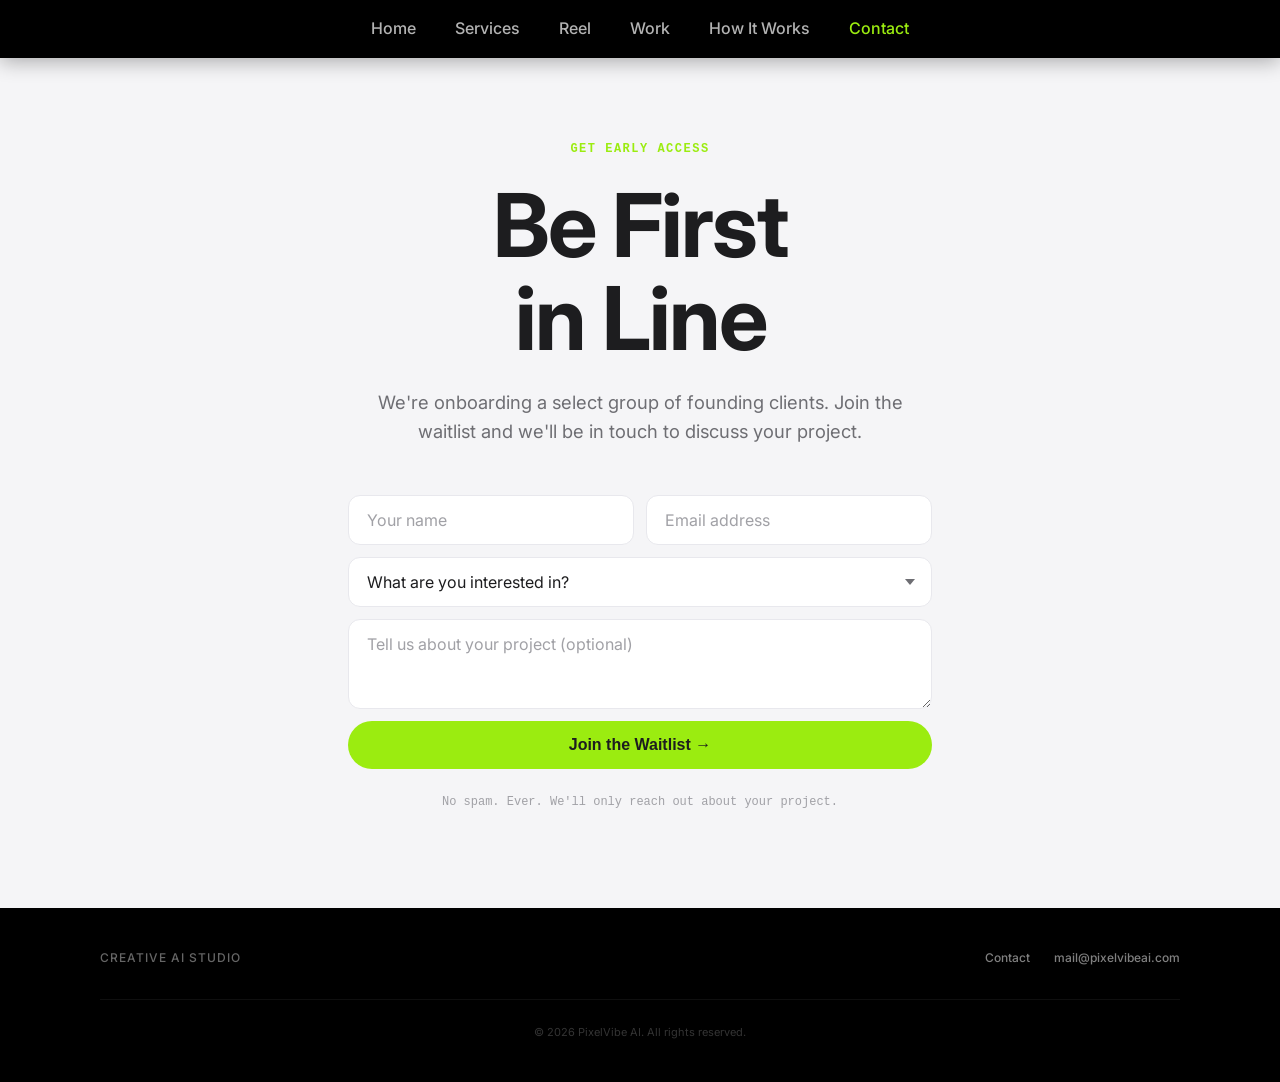
==== contact.html @ 6fecd1ab "major update" ====
<!DOCTYPE html>
<html lang="en">

<head>
    <meta charset="UTF-8" />
    <meta name="viewport" content="width=device-width, initial-scale=1.0" />
    <title>Contact — PixelVibe AI</title>
    <link rel="stylesheet" href="style.css" />
    <link rel="preconnect" href="https://fonts.googleapis.com" />
    <link rel="preconnect" href="https://fonts.gstatic.com" crossorigin />
    <link href="https://fonts.googleapis.com/css2?family=Inter:wght@400;500;600;700&display=swap" rel="stylesheet" />
</head>

<body class="subpage">

    <!-- ─── HEADER ─── -->
    <header class="site-header scrolled">
        <nav>
            <ul class="nav-links">
                <li><a href="index.html">Home</a></li>
                <li><a href="services.html">Services</a></li>
                <li><a href="reel.html">Reel</a></li>
                <li><a href="gallery.html">Work</a></li>
                <li><a href="workflow.html">How It Works</a></li>
                <li><a href="contact.html" class="active">Contact</a></li>
            </ul>
        </nav>
    </header>

    <main>
        <!-- ─── CONTACT ─── -->
        <section id="contact" style="padding-top: 140px; min-height: 80vh; display: flex; align-items: center;">
            <div class="container">
                <div class="contact-inner">
                    <span class="section-eyebrow">Get Early Access</span>
                    <h2 class="section-title">Be First<br>in Line</h2>
                    <p class="section-sub">
                        We're onboarding a select group of founding clients.
                        Join the waitlist and we'll be in touch to discuss your project.
                    </p>

                    <form class="waitlist-form" id="waitlistForm" action="https://formspree.io/f/xgolbykl"
                        method="POST">
                        <input type="text" name="_gotcha" style="display:none" tabindex="-1" autocomplete="off" />
                        <div class="form-row">
                            <input class="form-field" type="text" name="name" placeholder="Your name" required />
                            <input class="form-field" type="email" name="email" placeholder="Email address" required />
                        </div>
                        <select class="form-field form-select" name="service">
                            <option value="" disabled selected>What are you interested in?</option>
                            <option value="images">AI Image &amp; Art Generation</option>
                            <option value="video">AI Video &amp; Animation</option>
                            <option value="branding">Brand Visual Identity</option>
                            <option value="social">Social &amp; Campaign Content</option>
                            <option value="all">All of the above</option>
                        </select>
                        <textarea class="form-field" name="message" rows="3"
                            placeholder="Tell us about your project (optional)"></textarea>
                        <button type="submit" class="btn-primary" id="submitBtn">Join the Waitlist →</button>
                        <p class="form-note">No spam. Ever. We'll only reach out about your project.</p>
                        <p class="form-error" id="formError" style="display:none;"></p>
                    </form>

                    <div class="success-msg" id="successMsg">
                        You're on the list. We'll be in touch very soon.
                    </div>
                </div>
            </div>
        </section>
    </main>

    <!-- ─── FOOTER ─── -->
    <footer id="footer-placeholder"></footer>
    <script src="assets/footer.js"></script>
    <script>
        /* ─── FORM ─── */
        const waitlistForm = document.getElementById('waitlistForm');
        const submitBtn = document.getElementById('submitBtn');
        const successMsg = document.getElementById('successMsg');
        const formError = document.getElementById('formError');
        const EMAIL_RE = /^[^\s@]+@[^\s@]+\.[^\s@]{2,}$/;
        const formLoadTime = Date.now();
        const MIN_HUMAN_MS = 3000;
        let lastSubmitTime = 0;
        const RATE_LIMIT_MS = 60000;

        function showFormError(msg) {
            formError.textContent = msg;
            formError.style.display = 'block';
            submitBtn.disabled = false;
            submitBtn.textContent = 'Join the Waitlist →';
        }

        waitlistForm.addEventListener('submit', async function (e) {
            e.preventDefault();
            formError.style.display = 'none';
            const emailVal = (waitlistForm.email.value || '').trim();
            if (!EMAIL_RE.test(emailVal)) { showFormError('Please enter a valid email address.'); return; }
            if (Date.now() - formLoadTime < MIN_HUMAN_MS) { waitlistForm.style.display = 'none'; successMsg.style.display = 'block'; return; }
            const now = Date.now();
            if (now - lastSubmitTime < RATE_LIMIT_MS) { showFormError('Please wait a moment before submitting again.'); return; }
            submitBtn.disabled = true;
            submitBtn.textContent = 'Sending…';
            try {
                const response = await fetch(waitlistForm.action, {
                    method: 'POST',
                    body: new FormData(waitlistForm),
                    headers: { 'Accept': 'application/json' }
                });
                if (response.ok) {
                    lastSubmitTime = Date.now();
                    waitlistForm.style.display = 'none';
                    successMsg.style.display = 'block';
                } else {
                    const data = await response.json().catch(() => ({}));
                    const msg = data?.errors?.map(err => err.message).join(' ') || 'Something went wrong.';
                    showFormError(msg);
                }
            } catch (_) { showFormError('Network error — please try again.'); }
        });

        /* ─── FADE-IN ON SCROLL ─── */
        const observer = new IntersectionObserver(entries => {
            entries.forEach(entry => {
                if (entry.isIntersecting) {
                    entry.target.classList.add('visible');
                    observer.unobserve(entry.target);
                }
            });
        }, { threshold: 0.1 });

        document.querySelectorAll('.fade-up').forEach((el, i) => {
            observer.observe(el);
        });
    </script>
</body>

</html>
---- style.css ----
/* ─────────────────────────────────────────
   PixelVibe AI — Shared Stylesheet
   style.css
───────────────────────────────────────── */

*,
*::before,
*::after {
  box-sizing: border-box;
  margin: 0;
  padding: 0;
}

:root {
  /* Colors */
  --black: #000000;
  --white: #ffffff;
  --gray-50: #f5f5f7;
  --gray-100: #e8e8ed;
  --gray-300: #a1a1a6;
  --gray-500: #6e6e73;
  --gray-700: #1d1d1f;
  --accent: #9bec10;
  --accent-hover: #88ff00;

  /* Typography */
  --font-sans: 'Inter', -apple-system, BlinkMacSystemFont, 'SF Pro Display', sans-serif;
  --font-mono: 'SF Mono', 'Menlo', 'Monaco', 'Courier New', monospace;

  --fs-sm: 0.75rem;
  --fs-base: 1rem;
  --fs-lg: 1.15rem;
  --fs-xl: clamp(2.5rem, 7vw, 5.5rem);

  /* Spacing & Borders */
  --radius: 18px;
  --radius-sm: 12px;
  --container-max: 1080px;
}

html {
  scroll-behavior: smooth;
}

body {
  font-family: var(--font-sans);
  background: var(--white);
  color: var(--gray-700);
  line-height: 1.6;
  -webkit-font-smoothing: antialiased;
  -moz-osx-font-smoothing: grayscale;
}

body.home {
  overflow: hidden;
  height: 100vh;
  width: 100vw;
  position: fixed;
}

/* ─── TYPOGRAPHY UTILITIES ─── */
.section-eyebrow {
  display: block;
  font-size: var(--fs-sm);
  font-family: var(--font-mono);
  font-weight: 600;
  letter-spacing: 1.5px;
  text-transform: uppercase;
  color: var(--accent);
  margin-bottom: 20px;
}

.section-title {
  font-size: var(--fs-xl);
  font-weight: 700;
  letter-spacing: -2px;
  line-height: 1.05;
  color: var(--gray-700);
  margin-bottom: 24px;
}

.section-sub {
  font-size: var(--fs-lg);
  color: var(--gray-500);
  max-width: 540px;
  font-weight: 4 bodies;
}

/* ─── LAYOUT ─── */
.container {
  max-width: 1080px;
  margin: 0 auto;
}

section {
  padding: 96px 24px;
}

/* ─── BUTTONS ─── */
.btn-primary,
.btn-ghost-white,
.btn-submit {
  padding: 14px 28px;
  border-radius: 980px;
  font-size: var(--fs-base);
  color: var(--gray-700);
  font-weight: 600;
  text-decoration: none;
  display: inline-block;
  transition: all 0.2s;
  cursor: pointer;
  border: 1px solid transparent;
}

.btn-primary,
.btn-submit {
  background: var(--accent);
  color: var(--gray-700);
}

.btn-primary:hover,
.btn-submit:hover {
  background: var(--accent-hover);
  transform: translateY(-2px);
}

.btn-ghost-white {
  background: rgba(255, 255, 255, 0.1);
  color: #fff;
  border-color: rgba(255, 255, 255, 0.2);
  backdrop-filter: blur(8px);
}

.btn-ghost-white:hover {
  background: rgba(255, 255, 255, 0.18);
  border-color: rgba(255, 255, 255, 0.4);
}

/* ─── FADE-UP ANIMATION ─── */
.fade-up {
  opacity: 0;
  transform: translateY(28px);
  transition: opacity 0.7s ease, transform 0.7s ease;
}

.fade-up.visible {
  opacity: 1;
  transform: translateY(0);
}

/* ════════════════════════════════════
   NAV
════════════════════════════════════ */
/* ════════════════════════════════════
    SITE HEADER & NAVIGATION
   ════════════════════════════════════ */
.site-header {
  position: fixed;
  top: 0;
  left: 0;
  right: 0;
  z-index: 200;
  padding: 0;
  /* Remove padding to allow nav background to touch edges */
  display: flex;
  flex-direction: column;
  align-items: center;
  gap: 0;
  pointer-events: none;
}

.site-header nav,
.site-header .logo-wrap {
  pointer-events: auto;
  /* Re-enable clicks for items */
}

nav {

  display: flex;
  align-items: center;
  justify-content: center;
  width: 100%;
  padding: 24px 60px;
  position: relative;
  transition: all 0.3s ease;
}

.site-header.scrolled nav {
  background: var(--gray-700);
  padding: 16px 60px;
  box-shadow: 0 4px 20px rgba(0, 0, 0, 0.2);
}

.logo-wrap {
  width: 100%;
  display: flex;
  justify-content: center;

  padding: 10px 20px 0;
  /* Match navigation horizontal padding */
  transition: opacity 0.4s ease, transform 0.4s ease;
  will-change: opacity, transform;
}

.nav-logo {
  display: flex;
  align-items: center;
  justify-content: center;
  text-decoration: none;
  text-align: center;
}

.nav-logo-text {
  display: flex;
  margin-top: 10px;
  flex-direction: column;
  align-items: flex-start;
  /* Align name and sub-text to the left */
  line-height: 0.9;
}

.nav-logo-name {
  font-size: 7rem;
  /* 2x increase */
  font-weight: 700;
  color: var(--white);
  /* White for visibility on video */
  letter-spacing: -3px;
  text-transform: uppercase;
}

.nav-logo-sub {
  font-size: 2.9rem;
  font-family: var(--font-mono);
  font-weight: 500;
  color: var(--accent);
  letter-spacing: 4px;
  text-transform: uppercase;
  margin-top: 10px;
  margin-left: 5px;
}

.nav-links {
  display: flex;
  align-items: center;
  font-weight: 400;
  gap: 39px;
  list-style: none;
}

.nav-links a {
  text-decoration: none;
  color: rgba(255, 255, 255, 0.7);
  font-size: var(--fs-base);
  font-weight: 500;
  transition: color 0.2s;
}

.nav-links a:hover,
.nav-links a.active {
  color: var(--accent);
  opacity: 1;
}

/* ─── SUBPAGE HEADER ─── */
body.subpage .site-header nav {
  background: var(--black);
  /* Solid black as requested */
  padding: 16px 60px;
  box-shadow: 0 4px 20px rgba(0, 0, 0, 0.3);
}

body.subpage .logo-wrap {
  opacity: 1 !important;
  transform: scale(1) !important;
  pointer-events: auto !important;
}

.nav-cta {
  position: absolute;
  right: 60px;
  /* Match horizontal padding for edge alignment */


  background: var(--accent);
  color: var(--black);
  padding: 6px 22px;
  border-radius: 980px;
  font-weight: 600;
  font-size: var(--fs-sm);
  text-decoration: none;
  transition: all 0.2s;
  flex-shrink: 0;
  pointer-events: auto;
}

.nav-cta:hover {
  background: var(--accent-hover);
  transform: translateY(-1px);
}

@media (max-width: 900px) {
  .nav-logo-name {
    font-size: 4rem;
  }
}

@media (max-width: 680px) {
  .nav-links {
    display: none;
  }
}

/* ════════════════════════════════════
   MARQUEE STRIP
════════════════════════════════════ */
.marquee-wrap {
  overflow: hidden;
  background: var(--gray-50);
  border-top: 1px solid var(--gray-100);
  border-bottom: 1px solid var(--gray-100);
  padding: 10px 0;
}

.home .marquee-wrap {
  position: fixed;
  bottom: 0;
  left: 0;
  right: 0;
  z-index: 100;
  background: rgba(0, 0, 0, 0.4);
  backdrop-filter: blur(12px);
  -webkit-backdrop-filter: blur(12px);
  border-bottom: none;
  border-top: 1px solid rgba(255, 255, 255, 0.1);
  padding: 12px 0;
}

.home .marquee-item {
  color: rgba(255, 255, 255, 0.8);
}

.marquee-track {
  display: flex;
  gap: 56px;
  animation: marquee 24s linear infinite;
  width: max-content;
}

@keyframes marquee {
  from {
    transform: translateX(0);
  }

  to {
    transform: translateX(-50%);
  }
}

.marquee-item {
  font-size: var(--fs-sm);
  font-family: var(--font-mono);
  font-weight: 500;
  color: var(--gray-500);
  white-space: nowrap;
  text-transform: uppercase;
  letter-spacing: 1.5px;
}

/* ════════════════════════════════════
   HERO (index.html)
════════════════════════════════════ */
#hero {
  position: relative;
  height: 100vh;
  width: 100%;
  overflow: hidden;
  background: var(--black);
  display: flex;
  flex-direction: column;
  align-items: center;
  justify-content: flex-end;
  /* Move content to the bottom */
  text-align: center;
  padding: 0 24px 15vh;
  /* Large bottom padding to leave room below */
}

/* Ensure the center of the screen stays clear */
.hero-content {
  position: relative;
  z-index: 2;
  max-width: 820px;
  margin: 0 auto;
  padding-top: 10vh;
  /* Optional spacing */
}

.hero-carousel {
  position: absolute;
  inset: 0;
  z-index: 0;
}

.hero-carousel .hc-slide {
  position: absolute;
  inset: 0;
  opacity: 0;
  transition: opacity 1.2s ease;
}

.hero-carousel .hc-slide.active {
  opacity: 1;
}

.hero-carousel video {
  width: 100%;
  height: 100%;
  object-fit: cover;
  display: block;
}

.hero-overlay {
  position: absolute;
  inset: 0;
  background: linear-gradient(to bottom,
      rgba(0, 0, 0, 0.15) 0%,
      rgba(0, 0, 0, 0.05) 40%,
      rgba(0, 0, 0, 0.70) 100%);
  z-index: 1;
}

.hero-content {
  position: relative;
  z-index: 2;
  max-width: 820px;
  margin: 0 auto;
}

.hero-eyebrow {
  display: inline-flex;
  align-items: center;
  gap: 8px;
  font-size: var(--fs-sm);
  font-family: var(--font-mono);
  font-weight: 500;
  color: rgba(255, 255, 255, 0.7);
  letter-spacing: 1.5px;
  text-transform: uppercase;
  margin-bottom: 24px;
}

.hero-eyebrow .dot {
  width: 6px;
  height: 6px;
  border-radius: 50%;
  background: var(--accent);
  display: block;
  animation: blink 2s ease infinite;
}

@keyframes blink {

  0%,
  100% {
    opacity: 1;
  }

  50% {
    opacity: 0.3;
  }
}

#hero h1 {
  font-size: var(--fs-xl);
  font-weight: 700;
  letter-spacing: -2.5px;
  line-height: 1.05;
  color: var(--white);
  margin-bottom: 24px;
}

#hero h1 .accent {
  color: var(--accent);
}

.hero-sub {
  font-size: var(--fs-lg);
  color: rgba(255, 255, 255, 0.65);
  max-width: 500px;
  margin: 0 auto 40px;
  font-weight: 400;
  line-height: 1.7;
}

.hero-actions {
  display: flex;
  gap: 14px;
  flex-wrap: wrap;
  justify-content: center;
}

/* Hero carousel dots */
.hero-dots {
  position: absolute;
  bottom: 28px;
  left: 50%;
  transform: translateX(-50%);
  display: flex;
  gap: 8px;
  z-index: 3;
}

.hero-dot {
  width: 6px;
  height: 6px;
  border-radius: 50%;
  background: rgba(255, 255, 255, 0.35);
  cursor: pointer;
  transition: background 0.3s, transform 0.3s;
}

.hero-dot.active {
  background: #fff;
  transform: scale(1.4);
}

/* ════════════════════════════════════
   SERVICES (index.html)
════════════════════════════════════ */
#services {
  background: var(--gray-50);
}

.services-header {
  margin-bottom: 56px;
}

.services-grid {
  display: grid;
  grid-template-columns: repeat(2, 1fr);
  gap: 2px;
}

@media (max-width: 640px) {
  .services-grid {
    grid-template-columns: 1fr;
  }
}

.service-card {
  background: var(--white);
  padding: 40px 36px;
  transition: background 0.2s;
}

.service-card:hover {
  background: #fcfcfd;
}

.service-num {
  font-size: var(--fs-sm);
  font-family: var(--font-mono);
  font-weight: 600;
  letter-spacing: 1.5px;
  color: var(--gray-300);
  text-transform: uppercase;
  margin-bottom: 20px;
  display: block;
}

.service-card h3 {
  font-size: var(--fs-lg);
  font-weight: 600;
  letter-spacing: -0.5px;
  margin-bottom: 12px;
  color: var(--gray-700);
}

.service-card p {
  font-size: var(--fs-base);
  color: var(--gray-500);
  line-height: 1.6;
}

.service-tools {
  display: flex;
  flex-wrap: wrap;
  gap: 8px;
  margin-top: 24px;
}

.service-tool-tag {
  font-size: var(--fs-sm);
  font-family: var(--font-mono);
  font-weight: 500;
  color: var(--gray-500);
  background: var(--gray-50);
  border: 1px solid var(--gray-100);
  border-radius: 980px;
  padding: 4px 12px;
}

/* ════════════════════════════════════
   VIDEO REEL CAROUSEL (index.html)
════════════════════════════════════ */
#reel {
  background: var(--black);
  padding: 96px 0;
  overflow: hidden;
}

.reel-header {
  text-align: center;
  padding: 0 24px;
  margin-bottom: 56px;
}

.reel-header .section-title {
  color: var(--white);
}

.reel-header .section-sub {
  color: rgba(255, 255, 255, 0.5);
  margin: 0 auto;
}

.reel-carousel {
  position: relative;
  width: 100%;
  aspect-ratio: 16 / 9;
  max-height: 80vh;
  background: #111;
}

.reel-slide {
  position: absolute;
  inset: 0;
  opacity: 0;
  transition: opacity 1s ease;
}

.reel-slide.active {
  opacity: 1;
}

.reel-slide video {
  width: 100%;
  height: 100%;
  object-fit: cover;
}

.reel-controls {
  display: flex;
  align-items: center;
  justify-content: center;
  gap: 24px;
  margin-top: 28px;
  padding: 0 24px;
}

.reel-btn {
  width: 44px;
  height: 44px;
  border-radius: 50%;
  background: rgba(255, 255, 255, 0.08);
  border: 1px solid rgba(255, 255, 255, 0.12);
  color: #fff;
  font-size: 1.1rem;
  cursor: pointer;
  display: flex;
  align-items: center;
  justify-content: center;
  transition: background 0.2s;
}

.reel-btn:hover {
  background: rgba(255, 255, 255, 0.16);
}

.reel-dots {
  display: flex;
  gap: 8px;
}

.reel-dot {
  width: 20px;
  height: 3px;
  border-radius: 2px;
  background: rgba(255, 255, 255, 0.25);
  cursor: pointer;
  transition: background 0.3s, width 0.3s;
}

.reel-dot.active {
  background: #fff;
  width: 36px;
}

.reel-counter {
  font-size: 0.78rem;
  color: rgba(255, 255, 255, 0.4);
  font-weight: 500;
  min-width: 40px;
  text-align: center;
}

/* ════════════════════════════════════
   GALLERY (index.html)
════════════════════════════════════ */
#gallery {
  background: var(--white);
  padding: 96px 24px;
}

.gallery-header {
  margin-bottom: 48px;
}

.gallery-grid {
  display: grid;
  grid-template-columns: repeat(3, 1fr);
  gap: 3px;
}

@media (max-width: 768px) {
  .gallery-grid {
    grid-template-columns: repeat(2, 1fr);
  }
}

@media (max-width: 480px) {
  .gallery-grid {
    grid-template-columns: 1fr;
  }
}

.gallery-item {
  position: relative;
  aspect-ratio: 9 / 16;
  overflow: hidden;
  cursor: pointer;
  background: var(--gray-50);
}

.gallery-item img {
  width: 100%;
  height: 100%;
  object-fit: cover;
  display: block;
  transition: transform 0.6s cubic-bezier(0.25, 0.46, 0.45, 0.94);
}

.gallery-item:hover img {
  transform: scale(1.05);
}

.gallery-item-overlay {
  position: absolute;
  inset: 0;
  background: linear-gradient(to top, rgba(0, 0, 0, 0.55) 0%, transparent 50%);
  opacity: 0;
  transition: opacity 0.3s;
  display: flex;
  align-items: flex-end;
  padding: 20px;
}

.gallery-item:hover .gallery-item-overlay {
  opacity: 1;
}

.gallery-item-label {
  color: #fff;
  font-size: var(--fs-sm);
  font-family: var(--font-mono);
  font-weight: 500;
  letter-spacing: 0.5px;
  text-transform: uppercase;
}

/* ════════════════════════════════════
   LIGHTBOX (index.html)
════════════════════════════════════ */
.lightbox {
  display: none;
  position: fixed;
  inset: 0;
  background: rgba(0, 0, 0, 0.92);
  z-index: 999;
  align-items: center;
  justify-content: center;
}

.lightbox.open {
  display: flex;
}

.lightbox img {
  max-width: 90vw;
  max-height: 92vh;
  object-fit: contain;
  border-radius: 8px;
}

.lightbox-close {
  position: absolute;
  top: 24px;
  right: 28px;
  color: rgba(255, 255, 255, 0.6);
  font-size: 1.8rem;
  cursor: pointer;
  background: none;
  border: none;
  transition: color 0.2s;
  line-height: 1;
}

.lightbox-close:hover {
  color: #fff;
}

/* ════════════════════════════════════
   CONTACT / WAITLIST (index.html)
════════════════════════════════════ */
#contact {
  background: var(--gray-50);
  padding: 96px 24px;
}

.contact-inner {
  max-width: 600px;
  margin: 0 auto;
  text-align: center;
}

.contact-inner .section-sub {
  margin: 0 auto 48px;
}

.waitlist-form {
  display: flex;
  flex-direction: column;
  gap: 12px;
  text-align: left;
}

.form-row {
  display: flex;
  gap: 12px;
}

@media (max-width: 520px) {
  .form-row {
    flex-direction: column;
  }
}

.form-field {
  flex: 1;
  background: var(--white);
  border: 1px solid var(--gray-100);
  border-radius: var(--radius-sm);
  padding: 14px 18px;
  color: var(--gray-700);
  font-size: var(--fs-base);
  font-family: inherit;
  outline: none;
  transition: all 0.2s;
  width: 100%;
}

.form-field::placeholder {
  color: var(--gray-300);
}

.form-field:focus {
  border-color: var(--accent);
  box-shadow: 0 0 0 3px rgba(137, 217, 0, 0.1);
}

.form-select {
  appearance: none;
  background-image: url("data:image/svg+xml,%3Csvg xmlns='http://www.w3.org/2000/svg' width='10' height='6'%3E%3Cpath fill='%236e6e73' d='M5 6L0 0h10z'/%3E%3C/svg%3E");
  background-repeat: no-repeat;
  background-position: right 16px center;
  background-color: var(--white);
  cursor: pointer;
}

.btn-submit {
  background: var(--accent);
  color: #fff;
  border: none;
  padding: 16px;
  border-radius: 980px;
  font-size: 0.95rem;
  font-weight: 500;
  font-family: inherit;
  cursor: pointer;
  transition: background 0.2s, transform 0.2s;
}

.btn-submit:hover {
  background: var(--accent-hover);
  transform: scale(1.01);
}

.form-note {
  text-align: center;
  font-size: var(--fs-sm);
  font-family: var(--font-mono);
  color: var(--gray-300);
  margin-top: 12px;
}

.form-error {
  text-align: center;
  font-size: var(--fs-sm);
  color: #c0392b;
  background: rgba(192, 57, 43, 0.06);
  border: 1px solid rgba(192, 57, 43, 0.15);
  border-radius: var(--radius-sm);
  padding: 10px 16px;
  margin-top: 12px;
}

.success-msg {
  display: none;
  background: var(--white);
  border: 1px solid var(--gray-100);
  border-radius: var(--radius);
  padding: 28px;
  text-align: center;
  color: var(--gray-700);
  font-size: 1rem;
  font-weight: 500;
}

/* ════════════════════════════════════
   FOOTER (shared)
════════════════════════════════════ */
footer {
  background: var(--black);
  padding: 40px 24px;
}

.footer-top {
  display: flex;
  justify-content: space-between;
  align-items: center;
  gap: 32px;
  flex-wrap: wrap;
  max-width: var(--container-max);
  margin: 0 auto;
}

.footer-brand {
  max-width: 300px;
}

.footer-brand p {
  font-size: var(--fs-sm);
  color: rgba(255, 255, 255, 0.4);
  margin-top: 0;
  font-weight: 500;
  letter-spacing: 1px;
  text-transform: uppercase;
}

.footer-logo-img {
  height: 32px;
  width: auto;
  filter: brightness(0) invert(1);
  opacity: 0.8;
}

.footer-links {
  display: flex;
  flex-direction: row;
  gap: 24px;
  align-items: center;
}

.footer-links a {
  color: rgba(255, 255, 255, 0.5);
  text-decoration: none;
  font-size: var(--fs-sm);
  font-weight: 500;
  transition: color 0.2s;
}

.footer-links a:hover {
  color: var(--accent);
}

.footer-bottom {
  max-width: var(--container-max);
  margin: 32px auto 0;
  border-top: 1px solid rgba(255, 255, 255, 0.06);
  padding-top: 24px;
  font-size: 11px;
  color: rgba(255, 255, 255, 0.2);
  text-align: center;
}

/* ════════════════════════════════════
   WORKFLOW PAGE — page hero
════════════════════════════════════ */
.page-hero {
  padding: 140px 24px 80px;
  text-align: center;
  background: var(--black);
  position: relative;
  overflow: hidden;
}

.page-hero::before {
  content: '';
  position: absolute;
  inset: 0;
  background: radial-gradient(ellipse 60% 60% at 50% 100%, rgba(0, 113, 227, 0.15) 0%, transparent 70%);
  pointer-events: none;
}

.page-hero-eyebrow {
  display: inline-block;
  font-size: var(--fs-sm);
  font-family: var(--font-mono);
  font-weight: 600;
  letter-spacing: 1.5px;
  text-transform: uppercase;
  color: rgba(255, 255, 255, 0.45);
  margin-bottom: 24px;
}

.page-hero h1 {
  font-size: var(--fs-xl);
  font-weight: 700;
  letter-spacing: -2.5px;
  line-height: 1.05;
  color: var(--white);
  margin-bottom: 24px;
}

.page-hero h1 em {
  color: var(--accent);
  font-style: normal;
}

.page-hero p {
  font-size: var(--fs-lg);
  color: rgba(255, 255, 255, 0.55);
  max-width: 480px;
  margin: 0 auto;
  font-weight: 400;
  line-height: 1.7;
}

/* ════════════════════════════════════
   WORKFLOW PAGE — process steps
════════════════════════════════════ */
#process {
  background: var(--white);
}

.steps-list {
  display: flex;
  flex-direction: column;
  gap: 0;
}

.step {
  display: grid;
  grid-template-columns: 80px 1fr;
  gap: 0 40px;
  padding: 48px 0;
  border-bottom: 1px solid var(--gray-100);
  align-items: start;
}

.step:last-child {
  border-bottom: none;
}

.step-num {
  font-size: 3.5rem;
  font-weight: 700;
  letter-spacing: -3px;
  color: var(--gray-100);
  line-height: 1;
  user-select: none;
  padding-top: 4px;
}

.step-num {
  font-size: 3.5rem;
  font-weight: 700;
  letter-spacing: -3px;
  color: var(--gray-100);
  line-height: 1;
  user-select: none;
}

.step-tag {
  display: inline-block;
  font-size: var(--fs-sm);
  font-family: var(--font-mono);
  font-weight: 600;
  letter-spacing: 1.2px;
  text-transform: uppercase;
  color: var(--accent);
  margin-bottom: 12px;
}

.step h3 {
  font-size: var(--fs-lg);
  font-weight: 600;
  letter-spacing: -0.5px;
  color: var(--gray-700);
  margin-bottom: 14px;
}

.step p {
  font-size: var(--fs-base);
  color: var(--gray-500);
  line-height: 1.6;
  max-width: 580px;
  margin-bottom: 24px;
}

.step-pill {
  font-size: var(--fs-sm);
  font-family: var(--font-mono);
  font-weight: 500;
  color: var(--gray-500);
  background: var(--gray-50);
  border: 1px solid var(--gray-100);
  border-radius: 980px;
  padding: 5px 14px;
}

@media (max-width: 600px) {
  .step {
    grid-template-columns: 48px 1fr;
    gap: 0 20px;
  }

  .step-num {
    font-size: 2.5rem;
  }
}

/* ════════════════════════════════════
   WORKFLOW PAGE — apart section
════════════════════════════════════ */
#apart {
  background: var(--gray-50);
}

.apart-grid {
  display: grid;
  grid-template-columns: repeat(3, 1fr);
  gap: 2px;
}

@media (max-width: 768px) {
  .apart-grid {
    grid-template-columns: 1fr;
  }
}

.apart-card {
  background: var(--white);
  padding: 40px 32px;
}

.apart-icon {
  font-size: 1.6rem;
  margin-bottom: 20px;
  display: block;
}

.apart-card h3 {
  font-size: 1.1rem;
  font-weight: 600;
  letter-spacing: -0.3px;
  margin-bottom: 10px;
}

.apart-card p {
  font-size: 0.88rem;
  color: var(--gray-500);
  line-height: 1.75;
}

/* ════════════════════════════════════
   WORKFLOW PAGE — tools section
════════════════════════════════════ */
#tools {
  background: var(--black);
  padding: 96px 24px;
}

#tools .section-title {
  color: var(--white);
}

#tools .section-sub {
  color: rgba(255, 255, 255, 0.45);
  margin-bottom: 56px;
}

.tools-grid {
  display: grid;
  grid-template-columns: repeat(4, 1fr);
  gap: 2px;
}

@media (max-width: 768px) {
  .tools-grid {
    grid-template-columns: repeat(2, 1fr);
  }
}

@media (max-width: 480px) {
  .tools-grid {
    grid-template-columns: 1fr;
  }
}

.tool-card {
  background: rgba(255, 255, 255, 0.04);
  border: 1px solid rgba(255, 255, 255, 0.06);
  padding: 32px 28px;
  transition: background 0.2s;
}

.tool-card:hover {
  background: rgba(255, 255, 255, 0.07);
}

.tool-category {
  font-size: var(--fs-sm);
  font-family: var(--font-mono);
  font-weight: 600;
  letter-spacing: 1.2px;
  text-transform: uppercase;
  color: rgba(255, 255, 255, 0.3);
  margin-bottom: 14px;
}

.tool-card h4 {
  font-size: var(--fs-base);
  font-weight: 600;
  color: var(--white);
  margin-bottom: 8px;
  letter-spacing: -0.2px;
}

.tool-card p {
  font-size: var(--fs-sm);
  color: rgba(255, 255, 255, 0.4);
  line-height: 1.6;
}

/* ════════════════════════════════════
   WORKFLOW PAGE — timeline / delivery
════════════════════════════════════ */
#delivery {
  background: var(--white);
}

.timeline {
  display: flex;
  flex-direction: column;
  gap: 0;
  max-width: 640px;
}

.timeline-item {
  display: flex;
  gap: 28px;
  padding-bottom: 36px;
  position: relative;
}

.timeline-item:not(:last-child)::before {
  content: '';
  position: absolute;
  left: 15px;
  top: 32px;
  bottom: 0;
  width: 1px;
  background: var(--gray-100);
}

.timeline-dot {
  width: 32px;
  height: 32px;
  border-radius: 50%;
  background: var(--gray-50);
  border: 1px solid var(--gray-100);
  display: flex;
  align-items: center;
  justify-content: center;
  font-size: var(--fs-sm);
  font-family: var(--font-mono);
  font-weight: 700;
  color: var(--gray-500);
  flex-shrink: 0;
  margin-top: 2px;
}

.timeline-content h4 {
  font-size: var(--fs-base);
  font-weight: 600;
  color: var(--gray-700);
  margin-bottom: 4px;
}

.timeline-content p {
  font-size: var(--fs-sm);
  color: var(--gray-500);
  line-height: 1.6;
}

.timeline-content .duration {
  display: inline-block;
  font-size: var(--fs-sm);
  font-family: var(--font-mono);
  font-weight: 600;
  color: var(--accent);
  background: rgba(137, 217, 0, 0.1);
  border-radius: 980px;
  padding: 4px 12px;
  margin-top: 12px;
}

/* ════════════════════════════════════
   WORKFLOW PAGE — CTA band
════════════════════════════════════ */
.cta-band {
  background: var(--gray-50);
  padding: 80px 24px;
  text-align: center;
}

.cta-band h2 {
  font-size: clamp(1.8rem, 4vw, 3rem);
  font-weight: 700;
  letter-spacing: -1.5px;
  color: var(--gray-700);
  margin-bottom: 14px;
}

.cta-band p {
  font-size: 1rem;
  color: var(--gray-500);
  max-width: 440px;
  margin: 0 auto 36px;
  line-height: 1.75;
}

/* ════════════════════════════════════
   RESPONSIVE HELPERS
════════════════════════════════════ */
@media (max-width: 600px) {
  footer {
    padding: 40px 24px 28px;
  }
}
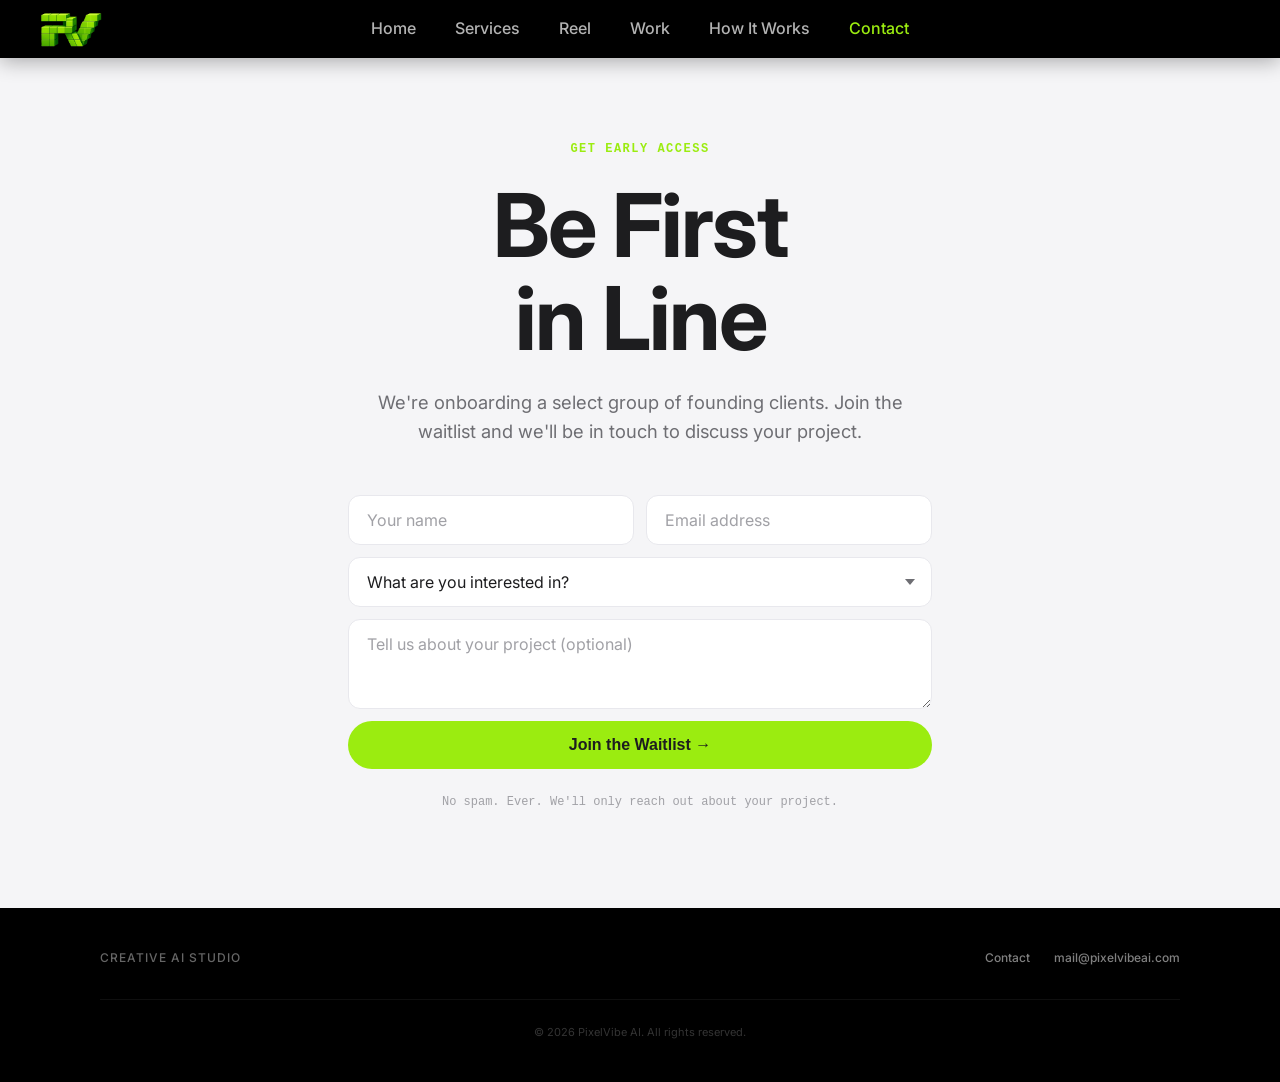
==== commit 7c8f8095: "some css changes" ====
--- a/contact.html
+++ b/contact.html
@@ -8,28 +8,22 @@
     <link rel="stylesheet" href="style.css" />
     <link rel="preconnect" href="https://fonts.googleapis.com" />
     <link rel="preconnect" href="https://fonts.gstatic.com" crossorigin />
-    <link href="https://fonts.googleapis.com/css2?family=Inter:wght@400;500;600;700&display=swap" rel="stylesheet" />
+    <link
+        href="https://fonts.googleapis.com/css2?family=Inter:ital,opsz,wght@0,14..32,100..900;1,14..32,100..900&display=swap"
+        rel="stylesheet" />
+    <link rel="icon" href="assets/logoPixel2.png" type="image/png" />
+    <link rel="stylesheet" href="style.css" />
 </head>
 
 <body class="subpage">
 
-    <!-- ─── HEADER ─── -->
-    <header class="site-header scrolled">
-        <nav>
-            <ul class="nav-links">
-                <li><a href="index.html">Home</a></li>
-                <li><a href="services.html">Services</a></li>
-                <li><a href="reel.html">Reel</a></li>
-                <li><a href="gallery.html">Work</a></li>
-                <li><a href="workflow.html">How It Works</a></li>
-                <li><a href="contact.html" class="active">Contact</a></li>
-            </ul>
-        </nav>
-    </header>
+    <!-- ─── NAVIGATION ─── -->
+    <div id="nav-placeholder"></div>
+    <script src="assets/nav.js"></script>
 
     <main>
         <!-- ─── CONTACT ─── -->
-        <section id="contact" style="padding-top: 140px; min-height: 80vh; display: flex; align-items: center;">
+        <section id="contact" style="padding-top: 140px; min-height: 100vh; display: flex; align-items: center;">
             <div class="container">
                 <div class="contact-inner">
                     <span class="section-eyebrow">Get Early Access</span>
@@ -71,6 +65,7 @@
 
     <!-- ─── FOOTER ─── -->
     <footer id="footer-placeholder"></footer>
+    <script src="assets/main.js"></script>
     <script src="assets/footer.js"></script>
     <script>
         /* ─── FORM ─── */
@@ -118,20 +113,6 @@
                 }
             } catch (_) { showFormError('Network error — please try again.'); }
         });
-
-        /* ─── FADE-IN ON SCROLL ─── */
-        const observer = new IntersectionObserver(entries => {
-            entries.forEach(entry => {
-                if (entry.isIntersecting) {
-                    entry.target.classList.add('visible');
-                    observer.unobserve(entry.target);
-                }
-            });
-        }, { threshold: 0.1 });
-
-        document.querySelectorAll('.fade-up').forEach((el, i) => {
-            observer.observe(el);
-        });
     </script>
 </body>
 
--- a/style.css
+++ b/style.css
@@ -54,6 +54,7 @@
 body.home {
   overflow: hidden;
   height: 100vh;
+  height: 100dvh;
   width: 100vw;
   position: fixed;
 }
@@ -181,7 +182,7 @@
   align-items: center;
   justify-content: center;
   width: 100%;
-  padding: 24px 60px;
+  padding: 16px 60px;
   position: relative;
   transition: all 0.3s ease;
 }
@@ -263,6 +264,22 @@
   opacity: 1;
 }
 
+.nav-sub-logo {
+  position: absolute;
+  left: 40px;
+  top: 50%;
+  transform: translateY(-50%);
+  display: flex;
+  align-items: center;
+  text-decoration: none;
+}
+
+.nav-sub-logo img {
+  height: 50px;
+  /* Adjust based on logo proportions */
+  width: auto;
+}
+
 /* ─── SUBPAGE HEADER ─── */
 body.subpage .site-header nav {
   background: var(--black);
@@ -300,9 +317,18 @@
   transform: translateY(-1px);
 }
 
+body.home .nav-cta {
+  display: none;
+}
+
 @media (max-width: 900px) {
   .nav-logo-name {
-    font-size: 4rem;
+    font-size: 3rem;
+  }
+
+  .nav-logo-sub {
+    font-size: 1.2rem;
+    letter-spacing: 2px;
   }
 }
 
@@ -310,6 +336,92 @@
   .nav-links {
     display: none;
   }
+
+  .nav-cta {
+    display: none;
+    /* Hide Use AI button on small screens to save space, or move into menu */
+  }
+
+  .menu-toggle {
+    display: flex;
+    flex-direction: column;
+    gap: 5px;
+    cursor: pointer;
+    z-index: 300;
+    pointer-events: auto;
+    position: absolute;
+    right: 24px;
+  }
+
+  .menu-toggle span {
+    width: 28px;
+    height: 2px;
+    background: var(--white);
+    transition: all 0.3s ease;
+  }
+
+  /* Transform into X when open */
+  body.menu-open .menu-toggle span:nth-child(1) {
+    transform: translateY(7px) rotate(45deg);
+  }
+
+  body.menu-open .menu-toggle span:nth-child(2) {
+    opacity: 0;
+  }
+
+  body.menu-open .menu-toggle span:nth-child(3) {
+    transform: translateY(-7px) rotate(-45deg);
+  }
+
+  body.subpage.menu-open .menu-toggle span {
+    background: var(--white);
+  }
+}
+
+/* ─── MOBILE OVERLAY ─── */
+.mobile-nav {
+  position: fixed;
+  inset: 0;
+  background: var(--black);
+  z-index: 250;
+  display: flex;
+  flex-direction: column;
+  align-items: center;
+  justify-content: center;
+  padding: 40px;
+  opacity: 0;
+  visibility: hidden;
+  transition: all 0.4s ease;
+}
+
+body.menu-open .mobile-nav {
+  opacity: 1;
+  visibility: visible;
+}
+
+.mobile-nav-links {
+  list-style: none;
+  text-align: center;
+  display: flex;
+  flex-direction: column;
+  gap: 32px;
+}
+
+.mobile-nav-links a {
+  font-size: 2rem;
+  font-weight: 700;
+  color: var(--white);
+  text-decoration: none;
+  letter-spacing: -1px;
+}
+
+.mobile-nav-links a.active {
+  color: var(--accent);
+}
+
+.mobile-nav-cta {
+  margin-top: 48px;
+  width: 100%;
 }
 
 /* ════════════════════════════════════
@@ -374,6 +486,8 @@
 #hero {
   position: relative;
   height: 100vh;
+  height: 100dvh;
+  /* Dynamic viewport height for mobile browsers */
   width: 100%;
   overflow: hidden;
   background: var(--black);
--- a/style.css
+++ b/style.css
@@ -54,6 +54,7 @@
 body.home {
   overflow: hidden;
   height: 100vh;
+  height: 100dvh;
   width: 100vw;
   position: fixed;
 }
@@ -181,7 +182,7 @@
   align-items: center;
   justify-content: center;
   width: 100%;
-  padding: 24px 60px;
+  padding: 16px 60px;
   position: relative;
   transition: all 0.3s ease;
 }
@@ -263,6 +264,22 @@
   opacity: 1;
 }
 
+.nav-sub-logo {
+  position: absolute;
+  left: 40px;
+  top: 50%;
+  transform: translateY(-50%);
+  display: flex;
+  align-items: center;
+  text-decoration: none;
+}
+
+.nav-sub-logo img {
+  height: 50px;
+  /* Adjust based on logo proportions */
+  width: auto;
+}
+
 /* ─── SUBPAGE HEADER ─── */
 body.subpage .site-header nav {
   background: var(--black);
@@ -300,9 +317,18 @@
   transform: translateY(-1px);
 }
 
+body.home .nav-cta {
+  display: none;
+}
+
 @media (max-width: 900px) {
   .nav-logo-name {
-    font-size: 4rem;
+    font-size: 3rem;
+  }
+
+  .nav-logo-sub {
+    font-size: 1.2rem;
+    letter-spacing: 2px;
   }
 }
 
@@ -310,6 +336,92 @@
   .nav-links {
     display: none;
   }
+
+  .nav-cta {
+    display: none;
+    /* Hide Use AI button on small screens to save space, or move into menu */
+  }
+
+  .menu-toggle {
+    display: flex;
+    flex-direction: column;
+    gap: 5px;
+    cursor: pointer;
+    z-index: 300;
+    pointer-events: auto;
+    position: absolute;
+    right: 24px;
+  }
+
+  .menu-toggle span {
+    width: 28px;
+    height: 2px;
+    background: var(--white);
+    transition: all 0.3s ease;
+  }
+
+  /* Transform into X when open */
+  body.menu-open .menu-toggle span:nth-child(1) {
+    transform: translateY(7px) rotate(45deg);
+  }
+
+  body.menu-open .menu-toggle span:nth-child(2) {
+    opacity: 0;
+  }
+
+  body.menu-open .menu-toggle span:nth-child(3) {
+    transform: translateY(-7px) rotate(-45deg);
+  }
+
+  body.subpage.menu-open .menu-toggle span {
+    background: var(--white);
+  }
+}
+
+/* ─── MOBILE OVERLAY ─── */
+.mobile-nav {
+  position: fixed;
+  inset: 0;
+  background: var(--black);
+  z-index: 250;
+  display: flex;
+  flex-direction: column;
+  align-items: center;
+  justify-content: center;
+  padding: 40px;
+  opacity: 0;
+  visibility: hidden;
+  transition: all 0.4s ease;
+}
+
+body.menu-open .mobile-nav {
+  opacity: 1;
+  visibility: visible;
+}
+
+.mobile-nav-links {
+  list-style: none;
+  text-align: center;
+  display: flex;
+  flex-direction: column;
+  gap: 32px;
+}
+
+.mobile-nav-links a {
+  font-size: 2rem;
+  font-weight: 700;
+  color: var(--white);
+  text-decoration: none;
+  letter-spacing: -1px;
+}
+
+.mobile-nav-links a.active {
+  color: var(--accent);
+}
+
+.mobile-nav-cta {
+  margin-top: 48px;
+  width: 100%;
 }
 
 /* ════════════════════════════════════
@@ -374,6 +486,8 @@
 #hero {
   position: relative;
   height: 100vh;
+  height: 100dvh;
+  /* Dynamic viewport height for mobile browsers */
   width: 100%;
   overflow: hidden;
   background: var(--black);
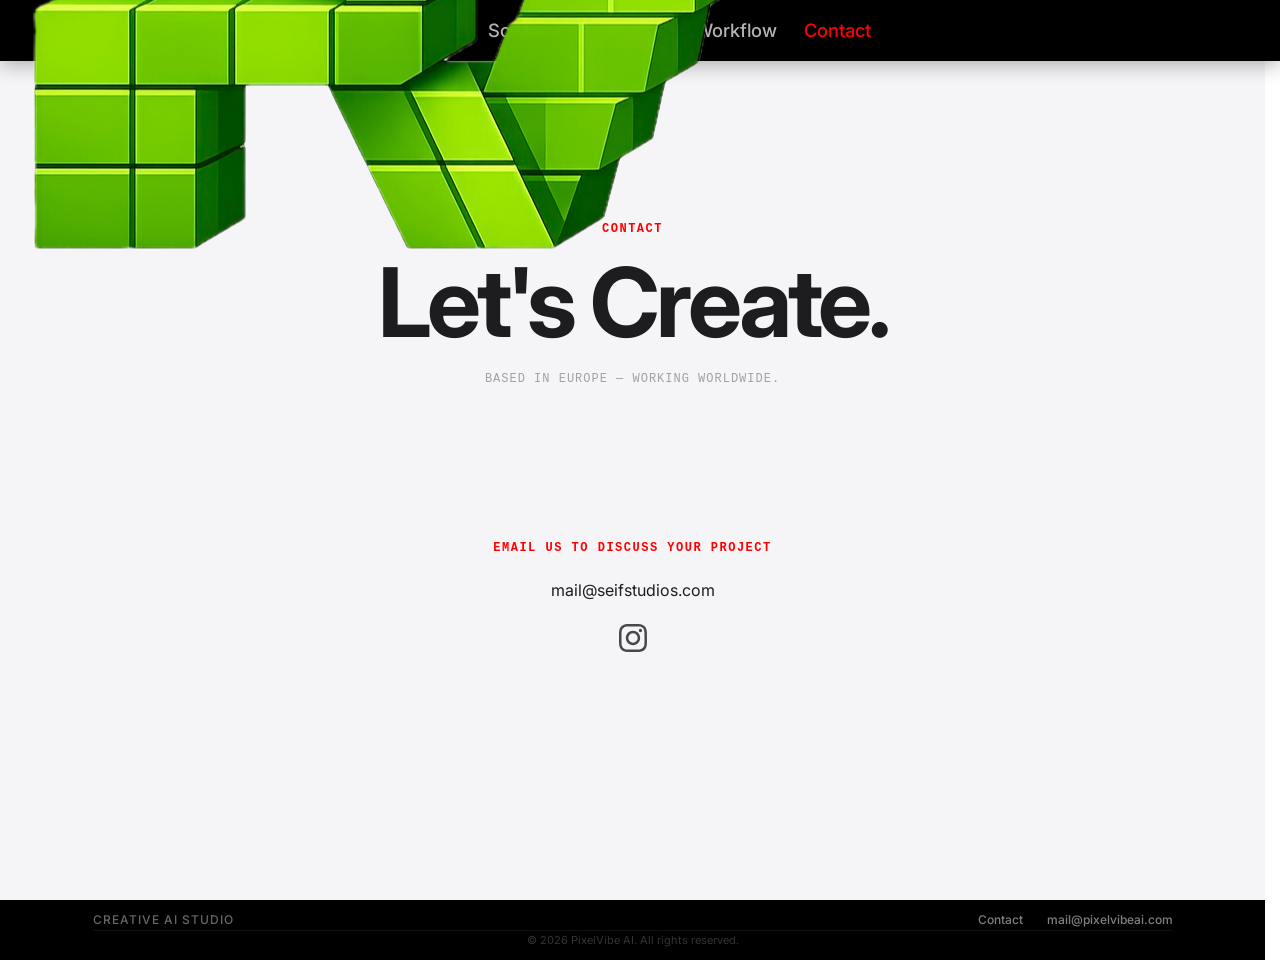
==== commit a284f7a7: "contact" ====
--- a/contact.html
+++ b/contact.html
@@ -4,14 +4,14 @@
 <head>
     <meta charset="UTF-8" />
     <meta name="viewport" content="width=device-width, initial-scale=1.0" />
-    <title>Contact — PixelVibe AI</title>
+    <title>Contact — Seif Studios</title>
     <link rel="stylesheet" href="style.css" />
     <link rel="preconnect" href="https://fonts.googleapis.com" />
     <link rel="preconnect" href="https://fonts.gstatic.com" crossorigin />
     <link
         href="https://fonts.googleapis.com/css2?family=Inter:ital,opsz,wght@0,14..32,100..900;1,14..32,100..900&display=swap"
         rel="stylesheet" />
-    <link rel="icon" href="assets/logoPixel2.png" type="image/png" />
+    <link rel="icon" href="assets/Logo/logoSSnoBG.png" type="image/png" />
     <link rel="stylesheet" href="style.css" />
 </head>
 
@@ -23,40 +23,26 @@
 
     <main>
         <!-- ─── CONTACT ─── -->
-        <section id="contact" style="padding-top: 140px; min-height: 100vh; display: flex; align-items: center;">
+        <section id="contact" style="padding-top: 220px; min-height: 100vh;">
             <div class="container">
-                <div class="contact-inner">
-                    <span class="section-eyebrow">Get Early Access</span>
-                    <h2 class="section-title">Be First<br>in Line</h2>
-                    <p class="section-sub">
-                        We're onboarding a select group of founding clients.
-                        Join the waitlist and we'll be in touch to discuss your project.
-                    </p>
+                <div class="contact-minimal fade-up">
+                    <div class="contact-header">
+                        <span class="section-eyebrow">Contact</span>
+                        <h2 class="section-title">Let's Create.</h2>
+                        <p class="copy-note">Based in Europe — Working Worldwide.</p>
+                    </div>
 
-                    <form class="waitlist-form" id="waitlistForm" action="https://formspree.io/f/xgolbykl"
-                        method="POST">
-                        <input type="text" name="_gotcha" style="display:none" tabindex="-1" autocomplete="off" />
-                        <div class="form-row">
-                            <input class="form-field" type="text" name="name" placeholder="Your name" required />
-                            <input class="form-field" type="email" name="email" placeholder="Email address" required />
+                    <div class="contact-body" style="margin-top:150px">
+                        <div class="email-copy-wrap">
+                            <p class="section-eyebrow">Email us to discuss your project</p>
+                            <div class="contact-methods">
+                                <span class="">mail@seifstudios.com</span>
+                            </div>
+                            <a href="https://instagram.com" target="_blank" class="social-icon-link">
+                                <img src="assets/Logo/instagram.svg" alt="Instagram" class="social-icon"
+                                    style="margin:20px">
+                            </a>
                         </div>
-                        <select class="form-field form-select" name="service">
-                            <option value="" disabled selected>What are you interested in?</option>
-                            <option value="images">AI Image &amp; Art Generation</option>
-                            <option value="video">AI Video &amp; Animation</option>
-                            <option value="branding">Brand Visual Identity</option>
-                            <option value="social">Social &amp; Campaign Content</option>
-                            <option value="all">All of the above</option>
-                        </select>
-                        <textarea class="form-field" name="message" rows="3"
-                            placeholder="Tell us about your project (optional)"></textarea>
-                        <button type="submit" class="btn-primary" id="submitBtn">Join the Waitlist →</button>
-                        <p class="form-note">No spam. Ever. We'll only reach out about your project.</p>
-                        <p class="form-error" id="formError" style="display:none;"></p>
-                    </form>
-
-                    <div class="success-msg" id="successMsg">
-                        You're on the list. We'll be in touch very soon.
                     </div>
                 </div>
             </div>
@@ -67,53 +53,7 @@
     <footer id="footer-placeholder"></footer>
     <script src="assets/main.js"></script>
     <script src="assets/footer.js"></script>
-    <script>
-        /* ─── FORM ─── */
-        const waitlistForm = document.getElementById('waitlistForm');
-        const submitBtn = document.getElementById('submitBtn');
-        const successMsg = document.getElementById('successMsg');
-        const formError = document.getElementById('formError');
-        const EMAIL_RE = /^[^\s@]+@[^\s@]+\.[^\s@]{2,}$/;
-        const formLoadTime = Date.now();
-        const MIN_HUMAN_MS = 3000;
-        let lastSubmitTime = 0;
-        const RATE_LIMIT_MS = 60000;
 
-        function showFormError(msg) {
-            formError.textContent = msg;
-            formError.style.display = 'block';
-            submitBtn.disabled = false;
-            submitBtn.textContent = 'Join the Waitlist →';
-        }
-
-        waitlistForm.addEventListener('submit', async function (e) {
-            e.preventDefault();
-            formError.style.display = 'none';
-            const emailVal = (waitlistForm.email.value || '').trim();
-            if (!EMAIL_RE.test(emailVal)) { showFormError('Please enter a valid email address.'); return; }
-            if (Date.now() - formLoadTime < MIN_HUMAN_MS) { waitlistForm.style.display = 'none'; successMsg.style.display = 'block'; return; }
-            const now = Date.now();
-            if (now - lastSubmitTime < RATE_LIMIT_MS) { showFormError('Please wait a moment before submitting again.'); return; }
-            submitBtn.disabled = true;
-            submitBtn.textContent = 'Sending…';
-            try {
-                const response = await fetch(waitlistForm.action, {
-                    method: 'POST',
-                    body: new FormData(waitlistForm),
-                    headers: { 'Accept': 'application/json' }
-                });
-                if (response.ok) {
-                    lastSubmitTime = Date.now();
-                    waitlistForm.style.display = 'none';
-                    successMsg.style.display = 'block';
-                } else {
-                    const data = await response.json().catch(() => ({}));
-                    const msg = data?.errors?.map(err => err.message).join(' ') || 'Something went wrong.';
-                    showFormError(msg);
-                }
-            } catch (_) { showFormError('Network error — please try again.'); }
-        });
-    </script>
 </body>
 
 </html>
--- a/style.css
+++ b/style.css
@@ -1,5 +1,5 @@
 /* ─────────────────────────────────────────
-   PixelVibe AI — Shared Stylesheet
+   Seif Studios — Shared Stylesheet
    style.css
 ───────────────────────────────────────── */
 
@@ -20,8 +20,8 @@
   --gray-300: #a1a1a6;
   --gray-500: #6e6e73;
   --gray-700: #1d1d1f;
-  --accent: #9bec10;
-  --accent-hover: #88ff00;
+  --accent: #ff0000;
+  --accent-hover: #dc0000;
 
   /* Typography */
   --font-sans: 'Inter', -apple-system, BlinkMacSystemFont, 'SF Pro Display', sans-serif;
@@ -40,6 +40,7 @@
 
 html {
   scroll-behavior: smooth;
+  scrollbar-gutter: stable;
 }
 
 body {
@@ -55,7 +56,7 @@
   overflow: hidden;
   height: 100vh;
   height: 100dvh;
-  width: 100vw;
+  width: 100%;
   position: fixed;
 }
 
@@ -177,19 +178,18 @@
 }
 
 nav {
-
   display: flex;
   align-items: center;
   justify-content: center;
   width: 100%;
   padding: 16px 60px;
   position: relative;
+  z-index: 100;
   transition: all 0.3s ease;
 }
 
 .site-header.scrolled nav {
   background: var(--gray-700);
-  padding: 16px 60px;
   box-shadow: 0 4px 20px rgba(0, 0, 0, 0.2);
 }
 
@@ -197,11 +197,11 @@
   width: 100%;
   display: flex;
   justify-content: center;
-
   padding: 10px 20px 0;
-  /* Match navigation horizontal padding */
   transition: opacity 0.4s ease, transform 0.4s ease;
   will-change: opacity, transform;
+  pointer-events: none;
+  /* Prevents huge logo container from blocking navigation clicks */
 }
 
 .nav-logo {
@@ -210,6 +210,8 @@
   justify-content: center;
   text-decoration: none;
   text-align: center;
+  pointer-events: auto;
+  /* Re-enable clicks for the logo text itself */
 }
 
 .nav-logo-text {
@@ -222,69 +224,98 @@
 }
 
 .nav-logo-name {
-  font-size: 7rem;
+  font-size: 12rem;
+
   /* 2x increase */
-  font-weight: 700;
+  font-weight: 900;
   color: var(--white);
+  margin-left: 0px;
+  margin-top: -30px;
   /* White for visibility on video */
-  letter-spacing: -3px;
+  letter-spacing: 15px;
   text-transform: uppercase;
 }
 
+.home .nav-logo-name {
+  color: var(--black);
+}
+
 .nav-logo-sub {
-  font-size: 2.9rem;
-  font-family: var(--font-mono);
-  font-weight: 500;
+  font-size: 3rem;
+
+  font-weight: 800;
+
   color: var(--accent);
-  letter-spacing: 4px;
+  letter-spacing: 35px;
   text-transform: uppercase;
-  margin-top: 10px;
-  margin-left: 5px;
+  margin-top: 1px;
+  margin-left: 25px;
 }
 
 .nav-links {
   display: flex;
   align-items: center;
   font-weight: 400;
-  gap: 39px;
+  gap: 15px;
+  /* Reduced gap to account for increased link padding */
   list-style: none;
 }
 
 .nav-links a {
   text-decoration: none;
+  color: rgba(0, 0, 0, 0.6);
+  font-size: var(--fs-lg);
+  font-weight: 500;
+  transition: all 0.2s;
+  padding: 10px 6px;
+  /* Increased hover hitbox */
+  border-radius: 4px;
+}
+
+body.subpage .nav-links a {
   color: rgba(255, 255, 255, 0.7);
-  font-size: var(--fs-base);
-  font-weight: 500;
-  transition: color 0.2s;
+}
+
+
+.home .nav-links a {
+  color: var(--black);
 }
 
 .nav-links a:hover,
-.nav-links a.active {
+.nav-links a.active,
+body.subpage .nav-links a:hover,
+body.subpage .nav-links a.active {
   color: var(--accent);
   opacity: 1;
 }
 
 .nav-sub-logo {
   position: absolute;
-  left: 40px;
+  left: 15px;
   top: 50%;
   transform: translateY(-50%);
   display: flex;
   align-items: center;
   text-decoration: none;
-}
-
-.nav-sub-logo img {
-  height: 50px;
-  /* Adjust based on logo proportions */
-  width: auto;
-}
+  font-weight: 900;
+  color: #fff;
+  font-size: 1.7rem;
+  letter-spacing: -1px;
+  text-transform: uppercase;
+
+}
+
+body.subpage .nav-sub-logo {
+  color: var(--accent);
+}
+
+
+
 
 /* ─── SUBPAGE HEADER ─── */
 body.subpage .site-header nav {
   background: var(--black);
   /* Solid black as requested */
-  padding: 16px 60px;
   box-shadow: 0 4px 20px rgba(0, 0, 0, 0.3);
 }
 
@@ -323,12 +354,13 @@
 
 @media (max-width: 900px) {
   .nav-logo-name {
-    font-size: 3rem;
+    font-size: 3.5rem;
+    margin-top: 20px;
   }
 
   .nav-logo-sub {
-    font-size: 1.2rem;
-    letter-spacing: 2px;
+    font-size: 1.4rem;
+    letter-spacing: 2.2px;
   }
 }
 
@@ -349,7 +381,8 @@
     cursor: pointer;
     z-index: 300;
     pointer-events: auto;
-    position: absolute;
+    position: fixed;
+    top: 22px;
     right: 24px;
   }
 
@@ -371,6 +404,25 @@
 
   body.menu-open .menu-toggle span:nth-child(3) {
     transform: translateY(-7px) rotate(-45deg);
+  }
+
+  .nav-sub-logo {
+    position: relative;
+    left: 24px;
+    top: auto;
+    transform: none;
+    font-size: 1.1rem;
+  }
+
+
+
+  nav {
+    padding: 12px 24px;
+    justify-content: space-between;
+  }
+
+  .dot {
+    display: none;
   }
 
   body.subpage.menu-open .menu-toggle span {
@@ -497,8 +549,8 @@
   justify-content: flex-end;
   /* Move content to the bottom */
   text-align: center;
-  padding: 0 24px 15vh;
-  /* Large bottom padding to leave room below */
+  padding: 0 24px 10vh;
+  /* Reduced bottom padding to move content further down */
 }
 
 /* Ensure the center of the screen stays clear */
@@ -537,6 +589,7 @@
 
 .hero-overlay {
   position: absolute;
+
   inset: 0;
   background: linear-gradient(to bottom,
       rgba(0, 0, 0, 0.15) 0%,
@@ -550,6 +603,7 @@
   z-index: 2;
   max-width: 820px;
   margin: 0 auto;
+
 }
 
 .hero-eyebrow {
@@ -665,12 +719,48 @@
 
 .service-card {
   background: var(--white);
+  padding: 0;
+  /* Remove padding to handle inner split */
+  transition: background 0.3s ease, border-color 0.3s ease, transform 0.3s ease, box-shadow 0.3s ease;
+  text-decoration: none;
+  display: flex !important;
+  border: 1px solid var(--gray-100);
+  overflow: hidden;
+  min-height: 320px;
+}
+
+.service-card:hover {
+  background: var(--gray-50);
+  border-color: var(--accent);
+  box-shadow: 0 10px 30px rgba(0, 0, 0, 0.05);
+  transform: translateY(-2px);
+}
+
+.service-info {
+  flex: 1;
   padding: 40px 36px;
-  transition: background 0.2s;
-}
-
-.service-card:hover {
-  background: #fcfcfd;
+  display: flex;
+  flex-direction: column;
+}
+
+.service-media {
+  width: 40%;
+  position: relative;
+  overflow: hidden;
+  background: var(--gray-50);
+}
+
+.service-media img,
+.service-media video {
+  width: 100%;
+  height: 100%;
+  object-fit: cover;
+  transition: transform 0.5s ease;
+}
+
+.service-card:hover .service-media img,
+.service-card:hover .service-media video {
+  transform: scale(1.05);
 }
 
 .service-num {
@@ -702,7 +792,9 @@
   display: flex;
   flex-wrap: wrap;
   gap: 8px;
-  margin-top: 24px;
+  margin-top: auto;
+  /* Push to bottom of info area */
+  padding-top: 24px;
 }
 
 .service-tool-tag {
@@ -710,10 +802,23 @@
   font-family: var(--font-mono);
   font-weight: 500;
   color: var(--gray-500);
-  background: var(--gray-50);
-  border: 1px solid var(--gray-100);
+  background: var(--black);
+  color: var(--white);
+  border: 1px solid var(--gray-700);
   border-radius: 980px;
   padding: 4px 12px;
+}
+
+@media (max-width: 900px) {
+  .service-card {
+    flex-direction: column;
+  }
+
+  .service-media {
+    width: 100%;
+    aspect-ratio: 9 / 16;
+    height: auto;
+  }
 }
 
 /* ════════════════════════════════════
@@ -858,7 +963,12 @@
   background: var(--gray-50);
 }
 
-.gallery-item img {
+.gallery-item.landscape {
+  aspect-ratio: 16 / 9;
+}
+
+.gallery-item img,
+.gallery-item video {
   width: 100%;
   height: 100%;
   object-fit: cover;
@@ -892,6 +1002,20 @@
   font-weight: 500;
   letter-spacing: 0.5px;
   text-transform: uppercase;
+}
+
+.video-grid {
+  display: grid;
+  grid-template-columns: repeat(3, 1fr);
+  gap: 3px;
+  align-items: center;
+  /* Center items vertically if they have different heights */
+}
+
+@media (max-width: 768px) {
+  .video-grid {
+    grid-template-columns: 1fr;
+  }
 }
 
 /* ════════════════════════════════════
@@ -1052,12 +1176,117 @@
   font-weight: 500;
 }
 
+/* ─── NEW CONTACT PAGE STYLES ─── */
+/* ─── MINIMALISTIC CONTACT STYLES ─── */
+.contact-minimal {
+  max-width: 800px;
+  margin: 0 auto;
+  text-align: center;
+}
+
+.contact-header {
+  margin-bottom: 80px;
+}
+
+.contact-header .section-title {
+  font-size: clamp(3rem, 10vw, 6rem);
+  letter-spacing: -4px;
+  line-height: 0.9;
+}
+
+.email-copy-wrap {
+  margin-bottom: 100px;
+}
+
+.big-contact-text {
+  font-size: clamp(1.8rem, 6vw, 4rem);
+  font-weight: 700;
+  color: var(--gray-700);
+  letter-spacing: -2px;
+  cursor: text;
+  user-select: all;
+  /* Makes it easy to click and copy the whole thing */
+}
+
+.contact-methods {
+  display: flex;
+  align-items: center;
+  justify-content: center;
+  gap: 24px;
+  margin-top: 10px;
+}
+
+.copy-note {
+  font-size: var(--fs-sm);
+  font-family: var(--font-mono);
+  color: var(--gray-300);
+  text-transform: uppercase;
+  letter-spacing: 1px;
+}
+
+.contact-footer-info {
+  display: flex;
+  justify-content: space-between;
+  align-items: flex-end;
+  border-top: 1px solid var(--gray-100);
+  padding-top: 40px;
+  gap: 40px;
+}
+
+.social-links-minimal {
+  display: flex;
+  gap: 24px;
+}
+
+.about-location {
+  margin-top: 0 !important;
+  font-size: 0.85rem !important;
+  color: var(--gray-300) !important;
+  text-align: right;
+}
+
+@media (max-width: 680px) {
+  .contact-footer-info {
+    flex-direction: column;
+    align-items: flex-start;
+    gap: 32px;
+  }
+
+  .about-location {
+    text-align: left;
+  }
+}
+
 /* ════════════════════════════════════
    FOOTER (shared)
 ════════════════════════════════════ */
+/* ─── SOCIAL ICON STYLES ─── */
+.social-icon-link {
+  display: inline-block;
+  transition: transform 0.2s, opacity 0.2s;
+}
+
+.social-icon-link:hover {
+  transform: translateY(-2px);
+  opacity: 0.8;
+}
+
+.social-icon {
+  width: 28px;
+  height: 28px;
+  filter: grayscale(1) invert(0);
+  /* Black by default */
+  opacity: 0.7;
+  transition: opacity 0.2s;
+}
+
+.social-icon-link:hover .social-icon {
+  opacity: 1;
+}
+
 footer {
   background: var(--black);
-  padding: 40px 24px;
+  padding: 10px 10px;
 }
 
 .footer-top {
@@ -1111,9 +1340,9 @@
 
 .footer-bottom {
   max-width: var(--container-max);
-  margin: 32px auto 0;
+  margin: 1px auto 0;
   border-top: 1px solid rgba(255, 255, 255, 0.06);
-  padding-top: 24px;
+  padding-top: 1px;
   font-size: 11px;
   color: rgba(255, 255, 255, 0.2);
   text-align: center;
--- a/style.css
+++ b/style.css
@@ -1,5 +1,5 @@
 /* ─────────────────────────────────────────
-   PixelVibe AI — Shared Stylesheet
+   Seif Studios — Shared Stylesheet
    style.css
 ───────────────────────────────────────── */
 
@@ -20,8 +20,8 @@
   --gray-300: #a1a1a6;
   --gray-500: #6e6e73;
   --gray-700: #1d1d1f;
-  --accent: #9bec10;
-  --accent-hover: #88ff00;
+  --accent: #ff0000;
+  --accent-hover: #dc0000;
 
   /* Typography */
   --font-sans: 'Inter', -apple-system, BlinkMacSystemFont, 'SF Pro Display', sans-serif;
@@ -40,6 +40,7 @@
 
 html {
   scroll-behavior: smooth;
+  scrollbar-gutter: stable;
 }
 
 body {
@@ -55,7 +56,7 @@
   overflow: hidden;
   height: 100vh;
   height: 100dvh;
-  width: 100vw;
+  width: 100%;
   position: fixed;
 }
 
@@ -177,19 +178,18 @@
 }
 
 nav {
-
   display: flex;
   align-items: center;
   justify-content: center;
   width: 100%;
   padding: 16px 60px;
   position: relative;
+  z-index: 100;
   transition: all 0.3s ease;
 }
 
 .site-header.scrolled nav {
   background: var(--gray-700);
-  padding: 16px 60px;
   box-shadow: 0 4px 20px rgba(0, 0, 0, 0.2);
 }
 
@@ -197,11 +197,11 @@
   width: 100%;
   display: flex;
   justify-content: center;
-
   padding: 10px 20px 0;
-  /* Match navigation horizontal padding */
   transition: opacity 0.4s ease, transform 0.4s ease;
   will-change: opacity, transform;
+  pointer-events: none;
+  /* Prevents huge logo container from blocking navigation clicks */
 }
 
 .nav-logo {
@@ -210,6 +210,8 @@
   justify-content: center;
   text-decoration: none;
   text-align: center;
+  pointer-events: auto;
+  /* Re-enable clicks for the logo text itself */
 }
 
 .nav-logo-text {
@@ -222,69 +224,98 @@
 }
 
 .nav-logo-name {
-  font-size: 7rem;
+  font-size: 12rem;
+
   /* 2x increase */
-  font-weight: 700;
+  font-weight: 900;
   color: var(--white);
+  margin-left: 0px;
+  margin-top: -30px;
   /* White for visibility on video */
-  letter-spacing: -3px;
+  letter-spacing: 15px;
   text-transform: uppercase;
 }
 
+.home .nav-logo-name {
+  color: var(--black);
+}
+
 .nav-logo-sub {
-  font-size: 2.9rem;
-  font-family: var(--font-mono);
-  font-weight: 500;
+  font-size: 3rem;
+
+  font-weight: 800;
+
   color: var(--accent);
-  letter-spacing: 4px;
+  letter-spacing: 35px;
   text-transform: uppercase;
-  margin-top: 10px;
-  margin-left: 5px;
+  margin-top: 1px;
+  margin-left: 25px;
 }
 
 .nav-links {
   display: flex;
   align-items: center;
   font-weight: 400;
-  gap: 39px;
+  gap: 15px;
+  /* Reduced gap to account for increased link padding */
   list-style: none;
 }
 
 .nav-links a {
   text-decoration: none;
+  color: rgba(0, 0, 0, 0.6);
+  font-size: var(--fs-lg);
+  font-weight: 500;
+  transition: all 0.2s;
+  padding: 10px 6px;
+  /* Increased hover hitbox */
+  border-radius: 4px;
+}
+
+body.subpage .nav-links a {
   color: rgba(255, 255, 255, 0.7);
-  font-size: var(--fs-base);
-  font-weight: 500;
-  transition: color 0.2s;
+}
+
+
+.home .nav-links a {
+  color: var(--black);
 }
 
 .nav-links a:hover,
-.nav-links a.active {
+.nav-links a.active,
+body.subpage .nav-links a:hover,
+body.subpage .nav-links a.active {
   color: var(--accent);
   opacity: 1;
 }
 
 .nav-sub-logo {
   position: absolute;
-  left: 40px;
+  left: 15px;
   top: 50%;
   transform: translateY(-50%);
   display: flex;
   align-items: center;
   text-decoration: none;
-}
-
-.nav-sub-logo img {
-  height: 50px;
-  /* Adjust based on logo proportions */
-  width: auto;
-}
+  font-weight: 900;
+  color: #fff;
+  font-size: 1.7rem;
+  letter-spacing: -1px;
+  text-transform: uppercase;
+
+}
+
+body.subpage .nav-sub-logo {
+  color: var(--accent);
+}
+
+
+
 
 /* ─── SUBPAGE HEADER ─── */
 body.subpage .site-header nav {
   background: var(--black);
   /* Solid black as requested */
-  padding: 16px 60px;
   box-shadow: 0 4px 20px rgba(0, 0, 0, 0.3);
 }
 
@@ -323,12 +354,13 @@
 
 @media (max-width: 900px) {
   .nav-logo-name {
-    font-size: 3rem;
+    font-size: 3.5rem;
+    margin-top: 20px;
   }
 
   .nav-logo-sub {
-    font-size: 1.2rem;
-    letter-spacing: 2px;
+    font-size: 1.4rem;
+    letter-spacing: 2.2px;
   }
 }
 
@@ -349,7 +381,8 @@
     cursor: pointer;
     z-index: 300;
     pointer-events: auto;
-    position: absolute;
+    position: fixed;
+    top: 22px;
     right: 24px;
   }
 
@@ -371,6 +404,25 @@
 
   body.menu-open .menu-toggle span:nth-child(3) {
     transform: translateY(-7px) rotate(-45deg);
+  }
+
+  .nav-sub-logo {
+    position: relative;
+    left: 24px;
+    top: auto;
+    transform: none;
+    font-size: 1.1rem;
+  }
+
+
+
+  nav {
+    padding: 12px 24px;
+    justify-content: space-between;
+  }
+
+  .dot {
+    display: none;
   }
 
   body.subpage.menu-open .menu-toggle span {
@@ -497,8 +549,8 @@
   justify-content: flex-end;
   /* Move content to the bottom */
   text-align: center;
-  padding: 0 24px 15vh;
-  /* Large bottom padding to leave room below */
+  padding: 0 24px 10vh;
+  /* Reduced bottom padding to move content further down */
 }
 
 /* Ensure the center of the screen stays clear */
@@ -537,6 +589,7 @@
 
 .hero-overlay {
   position: absolute;
+
   inset: 0;
   background: linear-gradient(to bottom,
       rgba(0, 0, 0, 0.15) 0%,
@@ -550,6 +603,7 @@
   z-index: 2;
   max-width: 820px;
   margin: 0 auto;
+
 }
 
 .hero-eyebrow {
@@ -665,12 +719,48 @@
 
 .service-card {
   background: var(--white);
+  padding: 0;
+  /* Remove padding to handle inner split */
+  transition: background 0.3s ease, border-color 0.3s ease, transform 0.3s ease, box-shadow 0.3s ease;
+  text-decoration: none;
+  display: flex !important;
+  border: 1px solid var(--gray-100);
+  overflow: hidden;
+  min-height: 320px;
+}
+
+.service-card:hover {
+  background: var(--gray-50);
+  border-color: var(--accent);
+  box-shadow: 0 10px 30px rgba(0, 0, 0, 0.05);
+  transform: translateY(-2px);
+}
+
+.service-info {
+  flex: 1;
   padding: 40px 36px;
-  transition: background 0.2s;
-}
-
-.service-card:hover {
-  background: #fcfcfd;
+  display: flex;
+  flex-direction: column;
+}
+
+.service-media {
+  width: 40%;
+  position: relative;
+  overflow: hidden;
+  background: var(--gray-50);
+}
+
+.service-media img,
+.service-media video {
+  width: 100%;
+  height: 100%;
+  object-fit: cover;
+  transition: transform 0.5s ease;
+}
+
+.service-card:hover .service-media img,
+.service-card:hover .service-media video {
+  transform: scale(1.05);
 }
 
 .service-num {
@@ -702,7 +792,9 @@
   display: flex;
   flex-wrap: wrap;
   gap: 8px;
-  margin-top: 24px;
+  margin-top: auto;
+  /* Push to bottom of info area */
+  padding-top: 24px;
 }
 
 .service-tool-tag {
@@ -710,10 +802,23 @@
   font-family: var(--font-mono);
   font-weight: 500;
   color: var(--gray-500);
-  background: var(--gray-50);
-  border: 1px solid var(--gray-100);
+  background: var(--black);
+  color: var(--white);
+  border: 1px solid var(--gray-700);
   border-radius: 980px;
   padding: 4px 12px;
+}
+
+@media (max-width: 900px) {
+  .service-card {
+    flex-direction: column;
+  }
+
+  .service-media {
+    width: 100%;
+    aspect-ratio: 9 / 16;
+    height: auto;
+  }
 }
 
 /* ════════════════════════════════════
@@ -858,7 +963,12 @@
   background: var(--gray-50);
 }
 
-.gallery-item img {
+.gallery-item.landscape {
+  aspect-ratio: 16 / 9;
+}
+
+.gallery-item img,
+.gallery-item video {
   width: 100%;
   height: 100%;
   object-fit: cover;
@@ -892,6 +1002,20 @@
   font-weight: 500;
   letter-spacing: 0.5px;
   text-transform: uppercase;
+}
+
+.video-grid {
+  display: grid;
+  grid-template-columns: repeat(3, 1fr);
+  gap: 3px;
+  align-items: center;
+  /* Center items vertically if they have different heights */
+}
+
+@media (max-width: 768px) {
+  .video-grid {
+    grid-template-columns: 1fr;
+  }
 }
 
 /* ════════════════════════════════════
@@ -1052,12 +1176,117 @@
   font-weight: 500;
 }
 
+/* ─── NEW CONTACT PAGE STYLES ─── */
+/* ─── MINIMALISTIC CONTACT STYLES ─── */
+.contact-minimal {
+  max-width: 800px;
+  margin: 0 auto;
+  text-align: center;
+}
+
+.contact-header {
+  margin-bottom: 80px;
+}
+
+.contact-header .section-title {
+  font-size: clamp(3rem, 10vw, 6rem);
+  letter-spacing: -4px;
+  line-height: 0.9;
+}
+
+.email-copy-wrap {
+  margin-bottom: 100px;
+}
+
+.big-contact-text {
+  font-size: clamp(1.8rem, 6vw, 4rem);
+  font-weight: 700;
+  color: var(--gray-700);
+  letter-spacing: -2px;
+  cursor: text;
+  user-select: all;
+  /* Makes it easy to click and copy the whole thing */
+}
+
+.contact-methods {
+  display: flex;
+  align-items: center;
+  justify-content: center;
+  gap: 24px;
+  margin-top: 10px;
+}
+
+.copy-note {
+  font-size: var(--fs-sm);
+  font-family: var(--font-mono);
+  color: var(--gray-300);
+  text-transform: uppercase;
+  letter-spacing: 1px;
+}
+
+.contact-footer-info {
+  display: flex;
+  justify-content: space-between;
+  align-items: flex-end;
+  border-top: 1px solid var(--gray-100);
+  padding-top: 40px;
+  gap: 40px;
+}
+
+.social-links-minimal {
+  display: flex;
+  gap: 24px;
+}
+
+.about-location {
+  margin-top: 0 !important;
+  font-size: 0.85rem !important;
+  color: var(--gray-300) !important;
+  text-align: right;
+}
+
+@media (max-width: 680px) {
+  .contact-footer-info {
+    flex-direction: column;
+    align-items: flex-start;
+    gap: 32px;
+  }
+
+  .about-location {
+    text-align: left;
+  }
+}
+
 /* ════════════════════════════════════
    FOOTER (shared)
 ════════════════════════════════════ */
+/* ─── SOCIAL ICON STYLES ─── */
+.social-icon-link {
+  display: inline-block;
+  transition: transform 0.2s, opacity 0.2s;
+}
+
+.social-icon-link:hover {
+  transform: translateY(-2px);
+  opacity: 0.8;
+}
+
+.social-icon {
+  width: 28px;
+  height: 28px;
+  filter: grayscale(1) invert(0);
+  /* Black by default */
+  opacity: 0.7;
+  transition: opacity 0.2s;
+}
+
+.social-icon-link:hover .social-icon {
+  opacity: 1;
+}
+
 footer {
   background: var(--black);
-  padding: 40px 24px;
+  padding: 10px 10px;
 }
 
 .footer-top {
@@ -1111,9 +1340,9 @@
 
 .footer-bottom {
   max-width: var(--container-max);
-  margin: 32px auto 0;
+  margin: 1px auto 0;
   border-top: 1px solid rgba(255, 255, 255, 0.06);
-  padding-top: 24px;
+  padding-top: 1px;
   font-size: 11px;
   color: rgba(255, 255, 255, 0.2);
   text-align: center;
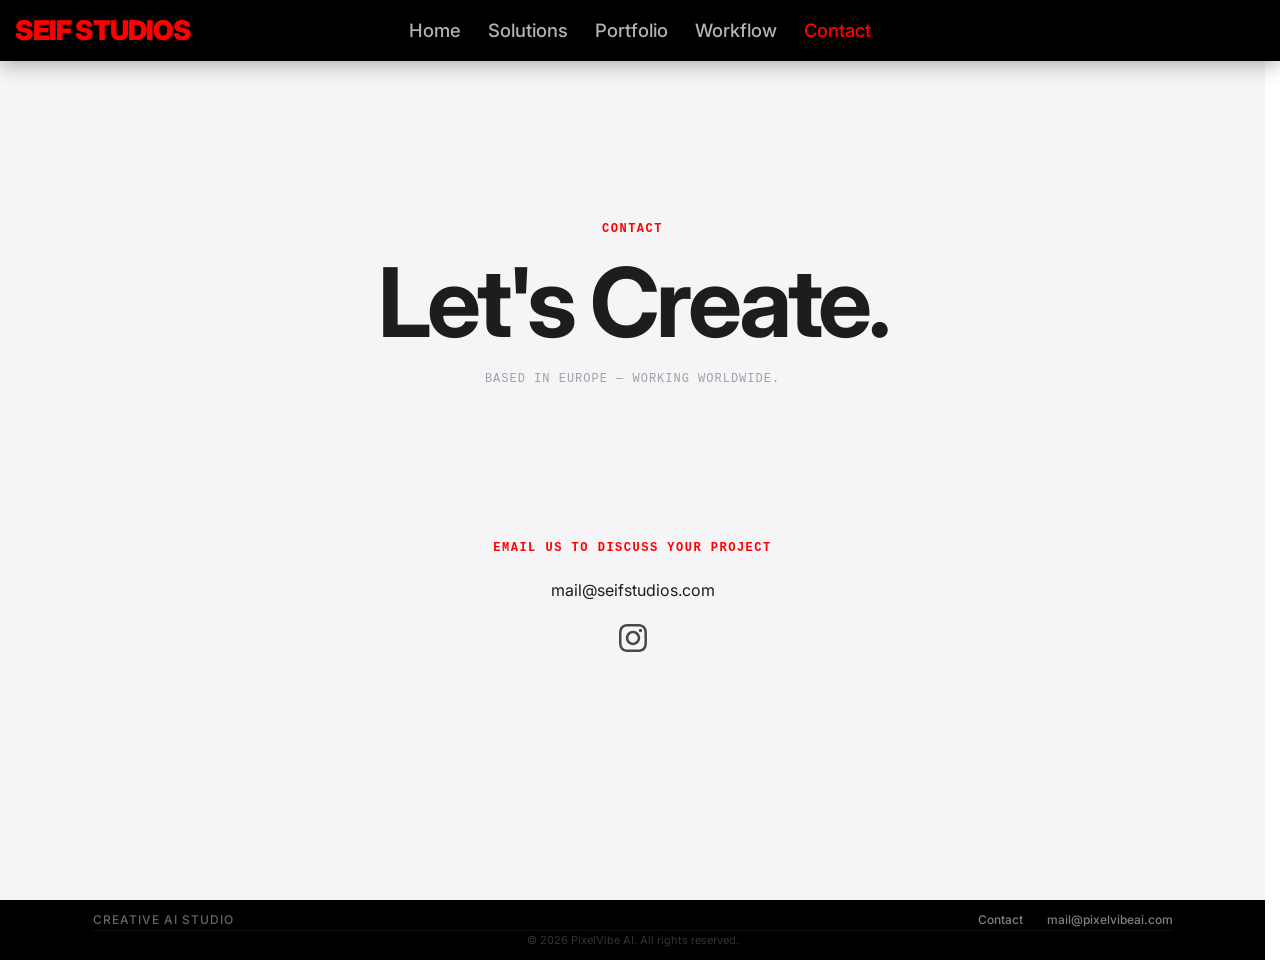
==== commit ce09a2d0: "new content slide Show in portfolio" ====
--- a/contact.html
+++ b/contact.html
@@ -38,7 +38,7 @@
                             <div class="contact-methods">
                                 <span class="">mail@seifstudios.com</span>
                             </div>
-                            <a href="https://instagram.com" target="_blank" class="social-icon-link">
+                            <a href="https://instagram.com/seif.studios" target="_blank" class="social-icon-link">
                                 <img src="assets/Logo/instagram.svg" alt="Instagram" class="social-icon"
                                     style="margin:20px">
                             </a>
--- a/style.css
+++ b/style.css
@@ -26,6 +26,7 @@
   /* Typography */
   --font-sans: 'Inter', -apple-system, BlinkMacSystemFont, 'SF Pro Display', sans-serif;
   --font-mono: 'SF Mono', 'Menlo', 'Monaco', 'Courier New', monospace;
+  --font-dossis: 'Dossis Ele', -apple-system, BlinkMacSystemFont, 'SF Pro Display', sans-serif;
 
   --fs-sm: 0.75rem;
   --fs-base: 1rem;
@@ -161,7 +162,7 @@
   top: 0;
   left: 0;
   right: 0;
-  z-index: 200;
+  z-index: 500;
   padding: 0;
   /* Remove padding to allow nav background to touch edges */
   display: flex;
@@ -205,6 +206,7 @@
 }
 
 .nav-logo {
+
   display: flex;
   align-items: center;
   justify-content: center;
@@ -241,15 +243,16 @@
 }
 
 .nav-logo-sub {
-  font-size: 3rem;
-
-  font-weight: 800;
-
+  font-size: 3.5rem;
+  font-family: var(--font-dossis);
+  font-weight: 600;
+  display: inline-block;
+  transform: scaleY(1.3);
   color: var(--accent);
-  letter-spacing: 35px;
+  letter-spacing: 36px;
   text-transform: uppercase;
-  margin-top: 1px;
-  margin-left: 25px;
+  margin-top: 0px;
+  margin-left: 10px;
 }
 
 .nav-links {
@@ -352,19 +355,28 @@
   display: none;
 }
 
-@media (max-width: 900px) {
+@media (max-width: 850px) {
   .nav-logo-name {
-    font-size: 3.5rem;
-    margin-top: 20px;
+    font-size: 9rem;
+    margin-top: 10px;
+    letter-spacing: 8px;
   }
 
   .nav-logo-sub {
-    font-size: 1.4rem;
-    letter-spacing: 2.2px;
-  }
-}
-
-@media (max-width: 680px) {
+    font-size: 2.2rem;
+    letter-spacing: 28px;
+    margin-left: 14px;
+  }
+}
+
+/* Hide hero logo when menu is open */
+body.menu-open .logo-wrap {
+  opacity: 0 !important;
+  visibility: hidden;
+  pointer-events: none;
+}
+
+@media (max-width: 850px) {
   .nav-links {
     display: none;
   }
@@ -377,48 +389,61 @@
   .menu-toggle {
     display: flex;
     flex-direction: column;
-    gap: 5px;
+    justify-content: center;
+    gap: 6px;
     cursor: pointer;
-    z-index: 300;
+    z-index: 301;
     pointer-events: auto;
-    position: fixed;
-    top: 22px;
-    right: 24px;
+    position: relative;
+    top: auto;
+    right: auto;
+    margin-right: -10px;
+    width: 32px;
+    height: 32px;
   }
 
   .menu-toggle span {
-    width: 28px;
-    height: 2px;
+    width: 32px;
+    height: 3px;
     background: var(--white);
-    transition: all 0.3s ease;
+    transition: all 0.3s cubic-bezier(0.4, 0, 0.2, 1);
+    border-radius: 4px;
+    display: block;
   }
 
   /* Transform into X when open */
   body.menu-open .menu-toggle span:nth-child(1) {
-    transform: translateY(7px) rotate(45deg);
+    transform: translateY(9px) rotate(45deg);
   }
 
   body.menu-open .menu-toggle span:nth-child(2) {
     opacity: 0;
+    transform: translateX(10px);
   }
 
   body.menu-open .menu-toggle span:nth-child(3) {
-    transform: translateY(-7px) rotate(-45deg);
+    transform: translateY(-9px) rotate(-45deg);
   }
 
   .nav-sub-logo {
     position: relative;
-    left: 24px;
+    left: -20px;
     top: auto;
     transform: none;
-    font-size: 1.1rem;
-  }
-
-
+    font-size: 1.9rem;
+    font-weight: 900;
+  }
 
   nav {
     padding: 12px 24px;
+    display: flex;
+    align-items: center;
     justify-content: space-between;
+    height: 75px;
+  }
+
+  .home nav {
+    justify-content: flex-end;
   }
 
   .dot {
@@ -1713,4 +1738,153 @@
   footer {
     padding: 40px 24px 28px;
   }
+}
+
+/* ════════════════════════════════════
+   MOBILE SWIPE CAROUSEL (portfolio)
+════════════════════════════════════ */
+@media (max-width: 768px) {
+
+  /* Hide the desktop grid on mobile */
+  .gallery-grid,
+  .video-grid {
+    display: none !important;
+  }
+
+  /* Wrapper injected by JS around each grid */
+  .mob-swiper {
+    position: relative;
+    width: 100%;
+    overflow: hidden;
+    border-radius: 0;
+    touch-action: pan-y;   /* allow vertical scroll, capture horizontal */
+    user-select: none;
+    -webkit-user-select: none;
+  }
+
+  /* The sliding track */
+  .mob-swiper-track {
+    display: flex;
+    transition: transform 0.42s cubic-bezier(0.4, 0, 0.2, 1);
+    will-change: transform;
+  }
+
+  /* Each slide */
+  .mob-swiper-slide {
+    flex: 0 0 100%;
+    width: 100%;
+    position: relative;
+    overflow: hidden;
+    background: #0a0a0a;
+  }
+
+  /* Portrait (9:16) slide */
+  .mob-swiper-slide.is-portrait {
+    aspect-ratio: 9 / 16;
+  }
+
+  /* Landscape (16:9) slide */
+  .mob-swiper-slide.is-landscape {
+    aspect-ratio: 16 / 9;
+  }
+
+  /* Fill the slide */
+  .mob-swiper-slide img,
+  .mob-swiper-slide video {
+    width: 100%;
+    height: 100%;
+    object-fit: cover;
+    display: block;
+  }
+
+  /* Label always visible at bottom */
+  .mob-swiper-label {
+    position: absolute;
+    bottom: 0;
+    left: 0;
+    right: 0;
+    padding: 40px 20px 18px;
+    background: linear-gradient(to top, rgba(0,0,0,0.72) 0%, transparent 100%);
+    color: #fff;
+    font-size: 0.68rem;
+    font-family: var(--font-mono);
+    font-weight: 500;
+    letter-spacing: 1.5px;
+    text-transform: uppercase;
+    pointer-events: none;
+  }
+
+  /* ── Arrow buttons ── */
+  .mob-swiper-btn {
+    position: absolute;
+    top: 50%;
+    transform: translateY(-50%);
+    z-index: 10;
+    width: 38px;
+    height: 38px;
+    border-radius: 50%;
+    background: rgba(0,0,0,0.55);
+    backdrop-filter: blur(8px);
+    -webkit-backdrop-filter: blur(8px);
+    border: 1px solid rgba(255,255,255,0.14);
+    color: #fff;
+    font-size: 1rem;
+    display: flex;
+    align-items: center;
+    justify-content: center;
+    cursor: pointer;
+    transition: background 0.2s, transform 0.2s;
+    -webkit-tap-highlight-color: transparent;
+  }
+
+  .mob-swiper-btn:active {
+    background: rgba(0,0,0,0.8);
+    transform: translateY(-50%) scale(0.93);
+  }
+
+  .mob-swiper-btn.prev { left: 12px; }
+  .mob-swiper-btn.next { right: 12px; }
+
+  .mob-swiper-btn svg {
+    width: 14px;
+    height: 14px;
+    stroke: #fff;
+    stroke-width: 2.5;
+    fill: none;
+    stroke-linecap: round;
+    stroke-linejoin: round;
+  }
+
+  /* ── Dot indicators ── */
+  .mob-swiper-dots {
+    display: flex;
+    justify-content: center;
+    align-items: center;
+    gap: 6px;
+    padding: 14px 0 4px;
+  }
+
+  .mob-swiper-dot {
+    width: 6px;
+    height: 6px;
+    border-radius: 50%;
+    background: var(--gray-300);
+    transition: background 0.3s, transform 0.3s, width 0.3s;
+    cursor: pointer;
+  }
+
+  .mob-swiper-dot.active {
+    background: var(--gray-700);
+    transform: scale(1.3);
+  }
+
+  /* Counter pill  e.g. "2 / 6" */
+  .mob-swiper-counter {
+    text-align: center;
+    font-size: 0.65rem;
+    font-family: var(--font-mono);
+    color: var(--gray-300);
+    letter-spacing: 1px;
+    margin-bottom: 6px;
+  }
 }
--- a/style.css
+++ b/style.css
@@ -26,6 +26,7 @@
   /* Typography */
   --font-sans: 'Inter', -apple-system, BlinkMacSystemFont, 'SF Pro Display', sans-serif;
   --font-mono: 'SF Mono', 'Menlo', 'Monaco', 'Courier New', monospace;
+  --font-dossis: 'Dossis Ele', -apple-system, BlinkMacSystemFont, 'SF Pro Display', sans-serif;
 
   --fs-sm: 0.75rem;
   --fs-base: 1rem;
@@ -161,7 +162,7 @@
   top: 0;
   left: 0;
   right: 0;
-  z-index: 200;
+  z-index: 500;
   padding: 0;
   /* Remove padding to allow nav background to touch edges */
   display: flex;
@@ -205,6 +206,7 @@
 }
 
 .nav-logo {
+
   display: flex;
   align-items: center;
   justify-content: center;
@@ -241,15 +243,16 @@
 }
 
 .nav-logo-sub {
-  font-size: 3rem;
-
-  font-weight: 800;
-
+  font-size: 3.5rem;
+  font-family: var(--font-dossis);
+  font-weight: 600;
+  display: inline-block;
+  transform: scaleY(1.3);
   color: var(--accent);
-  letter-spacing: 35px;
+  letter-spacing: 36px;
   text-transform: uppercase;
-  margin-top: 1px;
-  margin-left: 25px;
+  margin-top: 0px;
+  margin-left: 10px;
 }
 
 .nav-links {
@@ -352,19 +355,28 @@
   display: none;
 }
 
-@media (max-width: 900px) {
+@media (max-width: 850px) {
   .nav-logo-name {
-    font-size: 3.5rem;
-    margin-top: 20px;
+    font-size: 9rem;
+    margin-top: 10px;
+    letter-spacing: 8px;
   }
 
   .nav-logo-sub {
-    font-size: 1.4rem;
-    letter-spacing: 2.2px;
-  }
-}
-
-@media (max-width: 680px) {
+    font-size: 2.2rem;
+    letter-spacing: 28px;
+    margin-left: 14px;
+  }
+}
+
+/* Hide hero logo when menu is open */
+body.menu-open .logo-wrap {
+  opacity: 0 !important;
+  visibility: hidden;
+  pointer-events: none;
+}
+
+@media (max-width: 850px) {
   .nav-links {
     display: none;
   }
@@ -377,48 +389,61 @@
   .menu-toggle {
     display: flex;
     flex-direction: column;
-    gap: 5px;
+    justify-content: center;
+    gap: 6px;
     cursor: pointer;
-    z-index: 300;
+    z-index: 301;
     pointer-events: auto;
-    position: fixed;
-    top: 22px;
-    right: 24px;
+    position: relative;
+    top: auto;
+    right: auto;
+    margin-right: -10px;
+    width: 32px;
+    height: 32px;
   }
 
   .menu-toggle span {
-    width: 28px;
-    height: 2px;
+    width: 32px;
+    height: 3px;
     background: var(--white);
-    transition: all 0.3s ease;
+    transition: all 0.3s cubic-bezier(0.4, 0, 0.2, 1);
+    border-radius: 4px;
+    display: block;
   }
 
   /* Transform into X when open */
   body.menu-open .menu-toggle span:nth-child(1) {
-    transform: translateY(7px) rotate(45deg);
+    transform: translateY(9px) rotate(45deg);
   }
 
   body.menu-open .menu-toggle span:nth-child(2) {
     opacity: 0;
+    transform: translateX(10px);
   }
 
   body.menu-open .menu-toggle span:nth-child(3) {
-    transform: translateY(-7px) rotate(-45deg);
+    transform: translateY(-9px) rotate(-45deg);
   }
 
   .nav-sub-logo {
     position: relative;
-    left: 24px;
+    left: -20px;
     top: auto;
     transform: none;
-    font-size: 1.1rem;
-  }
-
-
+    font-size: 1.9rem;
+    font-weight: 900;
+  }
 
   nav {
     padding: 12px 24px;
+    display: flex;
+    align-items: center;
     justify-content: space-between;
+    height: 75px;
+  }
+
+  .home nav {
+    justify-content: flex-end;
   }
 
   .dot {
@@ -1713,4 +1738,153 @@
   footer {
     padding: 40px 24px 28px;
   }
+}
+
+/* ════════════════════════════════════
+   MOBILE SWIPE CAROUSEL (portfolio)
+════════════════════════════════════ */
+@media (max-width: 768px) {
+
+  /* Hide the desktop grid on mobile */
+  .gallery-grid,
+  .video-grid {
+    display: none !important;
+  }
+
+  /* Wrapper injected by JS around each grid */
+  .mob-swiper {
+    position: relative;
+    width: 100%;
+    overflow: hidden;
+    border-radius: 0;
+    touch-action: pan-y;   /* allow vertical scroll, capture horizontal */
+    user-select: none;
+    -webkit-user-select: none;
+  }
+
+  /* The sliding track */
+  .mob-swiper-track {
+    display: flex;
+    transition: transform 0.42s cubic-bezier(0.4, 0, 0.2, 1);
+    will-change: transform;
+  }
+
+  /* Each slide */
+  .mob-swiper-slide {
+    flex: 0 0 100%;
+    width: 100%;
+    position: relative;
+    overflow: hidden;
+    background: #0a0a0a;
+  }
+
+  /* Portrait (9:16) slide */
+  .mob-swiper-slide.is-portrait {
+    aspect-ratio: 9 / 16;
+  }
+
+  /* Landscape (16:9) slide */
+  .mob-swiper-slide.is-landscape {
+    aspect-ratio: 16 / 9;
+  }
+
+  /* Fill the slide */
+  .mob-swiper-slide img,
+  .mob-swiper-slide video {
+    width: 100%;
+    height: 100%;
+    object-fit: cover;
+    display: block;
+  }
+
+  /* Label always visible at bottom */
+  .mob-swiper-label {
+    position: absolute;
+    bottom: 0;
+    left: 0;
+    right: 0;
+    padding: 40px 20px 18px;
+    background: linear-gradient(to top, rgba(0,0,0,0.72) 0%, transparent 100%);
+    color: #fff;
+    font-size: 0.68rem;
+    font-family: var(--font-mono);
+    font-weight: 500;
+    letter-spacing: 1.5px;
+    text-transform: uppercase;
+    pointer-events: none;
+  }
+
+  /* ── Arrow buttons ── */
+  .mob-swiper-btn {
+    position: absolute;
+    top: 50%;
+    transform: translateY(-50%);
+    z-index: 10;
+    width: 38px;
+    height: 38px;
+    border-radius: 50%;
+    background: rgba(0,0,0,0.55);
+    backdrop-filter: blur(8px);
+    -webkit-backdrop-filter: blur(8px);
+    border: 1px solid rgba(255,255,255,0.14);
+    color: #fff;
+    font-size: 1rem;
+    display: flex;
+    align-items: center;
+    justify-content: center;
+    cursor: pointer;
+    transition: background 0.2s, transform 0.2s;
+    -webkit-tap-highlight-color: transparent;
+  }
+
+  .mob-swiper-btn:active {
+    background: rgba(0,0,0,0.8);
+    transform: translateY(-50%) scale(0.93);
+  }
+
+  .mob-swiper-btn.prev { left: 12px; }
+  .mob-swiper-btn.next { right: 12px; }
+
+  .mob-swiper-btn svg {
+    width: 14px;
+    height: 14px;
+    stroke: #fff;
+    stroke-width: 2.5;
+    fill: none;
+    stroke-linecap: round;
+    stroke-linejoin: round;
+  }
+
+  /* ── Dot indicators ── */
+  .mob-swiper-dots {
+    display: flex;
+    justify-content: center;
+    align-items: center;
+    gap: 6px;
+    padding: 14px 0 4px;
+  }
+
+  .mob-swiper-dot {
+    width: 6px;
+    height: 6px;
+    border-radius: 50%;
+    background: var(--gray-300);
+    transition: background 0.3s, transform 0.3s, width 0.3s;
+    cursor: pointer;
+  }
+
+  .mob-swiper-dot.active {
+    background: var(--gray-700);
+    transform: scale(1.3);
+  }
+
+  /* Counter pill  e.g. "2 / 6" */
+  .mob-swiper-counter {
+    text-align: center;
+    font-size: 0.65rem;
+    font-family: var(--font-mono);
+    color: var(--gray-300);
+    letter-spacing: 1px;
+    margin-bottom: 6px;
+  }
 }
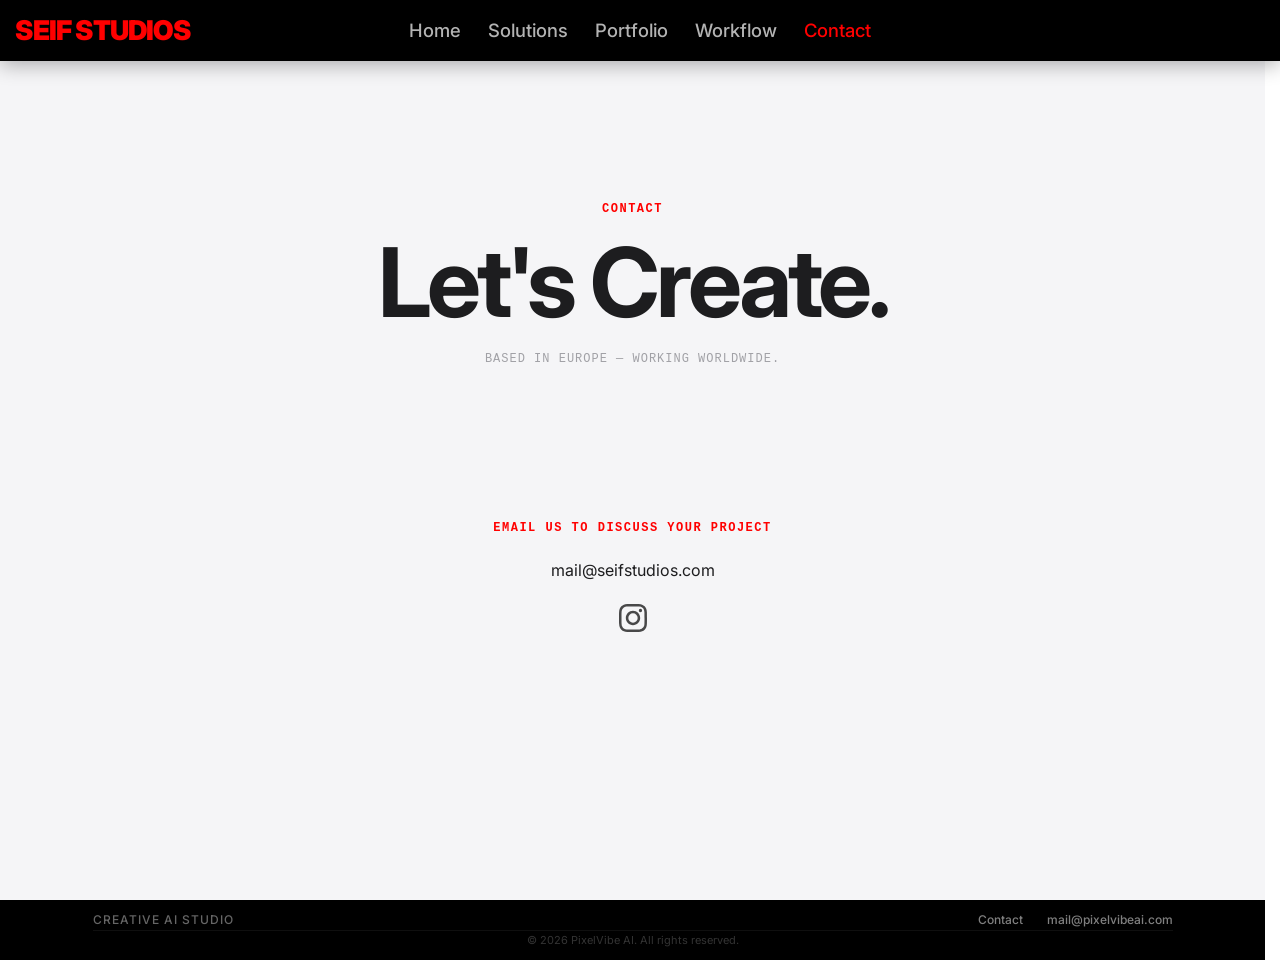
==== commit 3d65b7d9: "fix portfoli, deleted dots and counter" ====
--- a/contact.html
+++ b/contact.html
@@ -23,7 +23,7 @@
 
     <main>
         <!-- ─── CONTACT ─── -->
-        <section id="contact" style="padding-top: 220px; min-height: 100vh;">
+        <section id="contact" style="padding-top: 200px; min-height: 100vh;">
             <div class="container">
                 <div class="contact-minimal fade-up">
                     <div class="contact-header">
--- a/style.css
+++ b/style.css
@@ -968,7 +968,7 @@
   gap: 3px;
 }
 
-@media (max-width: 768px) {
+@media (max-width: 850px) {
   .gallery-grid {
     grid-template-columns: repeat(2, 1fr);
   }
@@ -1037,7 +1037,7 @@
   /* Center items vertically if they have different heights */
 }
 
-@media (max-width: 768px) {
+@media (max-width: 850px) {
   .video-grid {
     grid-template-columns: 1fr;
   }
@@ -1586,7 +1586,7 @@
   gap: 2px;
 }
 
-@media (max-width: 768px) {
+@media (max-width: 850px) {
   .tools-grid {
     grid-template-columns: repeat(2, 1fr);
   }
@@ -1740,10 +1740,38 @@
   }
 }
 
+/* ── Mobile section spacing — portfolio page only ── */
+@media (max-width: 850px) {
+
+  /* Clear fixed nav (75px) + eyebrow label that lives outside sections */
+  body.portfolio main {
+    padding-top: 86px;
+  }
+
+  /* Compact vertical spacing — scoped to portfolio only.
+     !important overrides the inline style="padding-top:140px" on each section */
+  body.portfolio main section {
+    padding-top: 24px !important;
+    padding-bottom: 24px !important;
+    padding-left: 20px;
+    padding-right: 20px;
+  }
+
+  /* Tighten gallery header gap */
+  body.portfolio .gallery-header {
+    margin-bottom: 18px;
+  }
+
+  /* Eyebrow "Our Work" sits in main padding area — zero extra gap */
+  body.portfolio main > .section-eyebrow {
+    margin-bottom: 0;
+  }
+}
+
 /* ════════════════════════════════════
    MOBILE SWIPE CAROUSEL (portfolio)
 ════════════════════════════════════ */
-@media (max-width: 768px) {
+@media (max-width: 850px) {
 
   /* Hide the desktop grid on mobile */
   .gallery-grid,
@@ -1757,7 +1785,8 @@
     width: 100%;
     overflow: hidden;
     border-radius: 0;
-    touch-action: pan-y;   /* allow vertical scroll, capture horizontal */
+    touch-action: pan-y;
+    /* allow vertical scroll, capture horizontal */
     user-select: none;
     -webkit-user-select: none;
   }
@@ -1804,7 +1833,7 @@
     left: 0;
     right: 0;
     padding: 40px 20px 18px;
-    background: linear-gradient(to top, rgba(0,0,0,0.72) 0%, transparent 100%);
+    background: linear-gradient(to top, rgba(0, 0, 0, 0.72) 0%, transparent 100%);
     color: #fff;
     font-size: 0.68rem;
     font-family: var(--font-mono);
@@ -1823,10 +1852,10 @@
     width: 38px;
     height: 38px;
     border-radius: 50%;
-    background: rgba(0,0,0,0.55);
+    background: rgba(0, 0, 0, 0.55);
     backdrop-filter: blur(8px);
     -webkit-backdrop-filter: blur(8px);
-    border: 1px solid rgba(255,255,255,0.14);
+    border: 1px solid rgba(255, 255, 255, 0.14);
     color: #fff;
     font-size: 1rem;
     display: flex;
@@ -1838,12 +1867,17 @@
   }
 
   .mob-swiper-btn:active {
-    background: rgba(0,0,0,0.8);
+    background: rgba(0, 0, 0, 0.8);
     transform: translateY(-50%) scale(0.93);
   }
 
-  .mob-swiper-btn.prev { left: 12px; }
-  .mob-swiper-btn.next { right: 12px; }
+  .mob-swiper-btn.prev {
+    left: 12px;
+  }
+
+  .mob-swiper-btn.next {
+    right: 12px;
+  }
 
   .mob-swiper-btn svg {
     width: 14px;
@@ -1855,36 +1889,5 @@
     stroke-linejoin: round;
   }
 
-  /* ── Dot indicators ── */
-  .mob-swiper-dots {
-    display: flex;
-    justify-content: center;
-    align-items: center;
-    gap: 6px;
-    padding: 14px 0 4px;
-  }
-
-  .mob-swiper-dot {
-    width: 6px;
-    height: 6px;
-    border-radius: 50%;
-    background: var(--gray-300);
-    transition: background 0.3s, transform 0.3s, width 0.3s;
-    cursor: pointer;
-  }
-
-  .mob-swiper-dot.active {
-    background: var(--gray-700);
-    transform: scale(1.3);
-  }
-
-  /* Counter pill  e.g. "2 / 6" */
-  .mob-swiper-counter {
-    text-align: center;
-    font-size: 0.65rem;
-    font-family: var(--font-mono);
-    color: var(--gray-300);
-    letter-spacing: 1px;
-    margin-bottom: 6px;
-  }
+  /* dots and counter removed — arrows only */
 }
--- a/style.css
+++ b/style.css
@@ -968,7 +968,7 @@
   gap: 3px;
 }
 
-@media (max-width: 768px) {
+@media (max-width: 850px) {
   .gallery-grid {
     grid-template-columns: repeat(2, 1fr);
   }
@@ -1037,7 +1037,7 @@
   /* Center items vertically if they have different heights */
 }
 
-@media (max-width: 768px) {
+@media (max-width: 850px) {
   .video-grid {
     grid-template-columns: 1fr;
   }
@@ -1586,7 +1586,7 @@
   gap: 2px;
 }
 
-@media (max-width: 768px) {
+@media (max-width: 850px) {
   .tools-grid {
     grid-template-columns: repeat(2, 1fr);
   }
@@ -1740,10 +1740,38 @@
   }
 }
 
+/* ── Mobile section spacing — portfolio page only ── */
+@media (max-width: 850px) {
+
+  /* Clear fixed nav (75px) + eyebrow label that lives outside sections */
+  body.portfolio main {
+    padding-top: 86px;
+  }
+
+  /* Compact vertical spacing — scoped to portfolio only.
+     !important overrides the inline style="padding-top:140px" on each section */
+  body.portfolio main section {
+    padding-top: 24px !important;
+    padding-bottom: 24px !important;
+    padding-left: 20px;
+    padding-right: 20px;
+  }
+
+  /* Tighten gallery header gap */
+  body.portfolio .gallery-header {
+    margin-bottom: 18px;
+  }
+
+  /* Eyebrow "Our Work" sits in main padding area — zero extra gap */
+  body.portfolio main > .section-eyebrow {
+    margin-bottom: 0;
+  }
+}
+
 /* ════════════════════════════════════
    MOBILE SWIPE CAROUSEL (portfolio)
 ════════════════════════════════════ */
-@media (max-width: 768px) {
+@media (max-width: 850px) {
 
   /* Hide the desktop grid on mobile */
   .gallery-grid,
@@ -1757,7 +1785,8 @@
     width: 100%;
     overflow: hidden;
     border-radius: 0;
-    touch-action: pan-y;   /* allow vertical scroll, capture horizontal */
+    touch-action: pan-y;
+    /* allow vertical scroll, capture horizontal */
     user-select: none;
     -webkit-user-select: none;
   }
@@ -1804,7 +1833,7 @@
     left: 0;
     right: 0;
     padding: 40px 20px 18px;
-    background: linear-gradient(to top, rgba(0,0,0,0.72) 0%, transparent 100%);
+    background: linear-gradient(to top, rgba(0, 0, 0, 0.72) 0%, transparent 100%);
     color: #fff;
     font-size: 0.68rem;
     font-family: var(--font-mono);
@@ -1823,10 +1852,10 @@
     width: 38px;
     height: 38px;
     border-radius: 50%;
-    background: rgba(0,0,0,0.55);
+    background: rgba(0, 0, 0, 0.55);
     backdrop-filter: blur(8px);
     -webkit-backdrop-filter: blur(8px);
-    border: 1px solid rgba(255,255,255,0.14);
+    border: 1px solid rgba(255, 255, 255, 0.14);
     color: #fff;
     font-size: 1rem;
     display: flex;
@@ -1838,12 +1867,17 @@
   }
 
   .mob-swiper-btn:active {
-    background: rgba(0,0,0,0.8);
+    background: rgba(0, 0, 0, 0.8);
     transform: translateY(-50%) scale(0.93);
   }
 
-  .mob-swiper-btn.prev { left: 12px; }
-  .mob-swiper-btn.next { right: 12px; }
+  .mob-swiper-btn.prev {
+    left: 12px;
+  }
+
+  .mob-swiper-btn.next {
+    right: 12px;
+  }
 
   .mob-swiper-btn svg {
     width: 14px;
@@ -1855,36 +1889,5 @@
     stroke-linejoin: round;
   }
 
-  /* ── Dot indicators ── */
-  .mob-swiper-dots {
-    display: flex;
-    justify-content: center;
-    align-items: center;
-    gap: 6px;
-    padding: 14px 0 4px;
-  }
-
-  .mob-swiper-dot {
-    width: 6px;
-    height: 6px;
-    border-radius: 50%;
-    background: var(--gray-300);
-    transition: background 0.3s, transform 0.3s, width 0.3s;
-    cursor: pointer;
-  }
-
-  .mob-swiper-dot.active {
-    background: var(--gray-700);
-    transform: scale(1.3);
-  }
-
-  /* Counter pill  e.g. "2 / 6" */
-  .mob-swiper-counter {
-    text-align: center;
-    font-size: 0.65rem;
-    font-family: var(--font-mono);
-    color: var(--gray-300);
-    letter-spacing: 1px;
-    margin-bottom: 6px;
-  }
+  /* dots and counter removed — arrows only */
 }
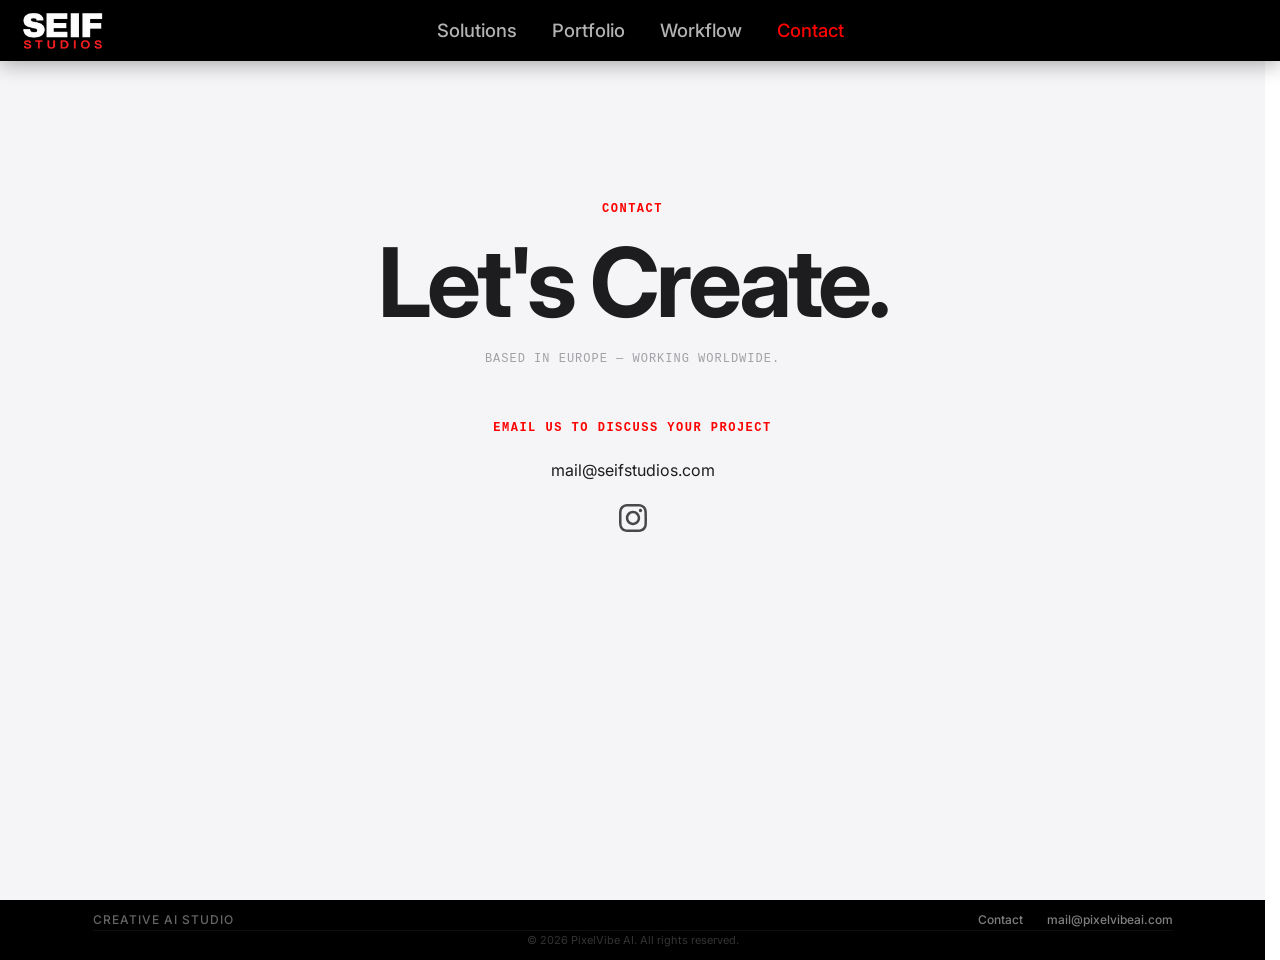
==== commit 7e9deb19: "Huge media update" ====
--- a/contact.html
+++ b/contact.html
@@ -32,7 +32,7 @@
                         <p class="copy-note">Based in Europe — Working Worldwide.</p>
                     </div>
 
-                    <div class="contact-body" style="margin-top:150px">
+                    <div class="contact-body" style="margin-top:50px">
                         <div class="email-copy-wrap">
                             <p class="section-eyebrow">Email us to discuss your project</p>
                             <div class="contact-methods">
--- a/style.css
+++ b/style.css
@@ -247,7 +247,7 @@
   font-family: var(--font-dossis);
   font-weight: 600;
   display: inline-block;
-  transform: scaleY(1.3);
+  transform: scaleY(1.1);
   color: var(--accent);
   letter-spacing: 36px;
   text-transform: uppercase;
@@ -259,7 +259,7 @@
   display: flex;
   align-items: center;
   font-weight: 400;
-  gap: 15px;
+  gap: 23px;
   /* Reduced gap to account for increased link padding */
   list-style: none;
 }
@@ -294,23 +294,27 @@
 
 .nav-sub-logo {
   position: absolute;
-  left: 15px;
+  left: 20px;
   top: 50%;
   transform: translateY(-50%);
   display: flex;
   align-items: center;
   text-decoration: none;
-  font-weight: 900;
-  color: #fff;
-  font-size: 1.7rem;
-  letter-spacing: -1px;
-  text-transform: uppercase;
-
-}
-
-body.subpage .nav-sub-logo {
-  color: var(--accent);
-}
+  transition: opacity 0.2s;
+
+}
+
+.nav-sub-logo:hover {
+  opacity: 0.8;
+}
+
+.nav-sub-logo img {
+  height: 40px;
+  width: auto;
+  display: block;
+}
+
+/* Removed body.subpage .nav-sub-logo color rule as it's now an image */
 
 
 
@@ -364,8 +368,8 @@
 
   .nav-logo-sub {
     font-size: 2.2rem;
-    letter-spacing: 28px;
-    margin-left: 14px;
+    letter-spacing: 30px;
+    margin-left: 10px;
   }
 }
 
@@ -427,11 +431,13 @@
 
   .nav-sub-logo {
     position: relative;
-    left: -20px;
+    left: 0;
     top: auto;
     transform: none;
-    font-size: 1.9rem;
-    font-weight: 900;
+  }
+
+  .nav-sub-logo img {
+    height: 24px;
   }
 
   nav {
@@ -1210,7 +1216,7 @@
 }
 
 .contact-header {
-  margin-bottom: 80px;
+  margin-bottom: 10px;
 }
 
 .contact-header .section-title {
@@ -1740,12 +1746,26 @@
   }
 }
 
+/* ── Portfolio Page Spacing ── */
+body.portfolio main {
+  padding-top: 240px;
+  /* Show "Our Work" below the giant logo on desktop */
+}
+
+body.portfolio main>.section-eyebrow {
+  padding-left: 24px;
+  /* Align with sections gutter on desktop */
+  max-width: var(--container-max);
+  margin-left: auto;
+  margin-right: auto;
+}
+
 /* ── Mobile section spacing — portfolio page only ── */
 @media (max-width: 850px) {
 
-  /* Clear fixed nav (75px) + eyebrow label that lives outside sections */
+  /* Clear fixed mobile nav (75px) */
   body.portfolio main {
-    padding-top: 86px;
+    padding-top: 96px;
   }
 
   /* Compact vertical spacing — scoped to portfolio only.
@@ -1757,13 +1777,19 @@
     padding-right: 20px;
   }
 
+  /* Align eyebrow with section content on mobile */
+  body.portfolio main>.section-eyebrow {
+    padding-left: 20px;
+    margin-left: 0;
+  }
+
   /* Tighten gallery header gap */
   body.portfolio .gallery-header {
     margin-bottom: 18px;
   }
 
   /* Eyebrow "Our Work" sits in main padding area — zero extra gap */
-  body.portfolio main > .section-eyebrow {
+  body.portfolio main>.section-eyebrow {
     margin-bottom: 0;
   }
 }
--- a/style.css
+++ b/style.css
@@ -247,7 +247,7 @@
   font-family: var(--font-dossis);
   font-weight: 600;
   display: inline-block;
-  transform: scaleY(1.3);
+  transform: scaleY(1.1);
   color: var(--accent);
   letter-spacing: 36px;
   text-transform: uppercase;
@@ -259,7 +259,7 @@
   display: flex;
   align-items: center;
   font-weight: 400;
-  gap: 15px;
+  gap: 23px;
   /* Reduced gap to account for increased link padding */
   list-style: none;
 }
@@ -294,23 +294,27 @@
 
 .nav-sub-logo {
   position: absolute;
-  left: 15px;
+  left: 20px;
   top: 50%;
   transform: translateY(-50%);
   display: flex;
   align-items: center;
   text-decoration: none;
-  font-weight: 900;
-  color: #fff;
-  font-size: 1.7rem;
-  letter-spacing: -1px;
-  text-transform: uppercase;
-
-}
-
-body.subpage .nav-sub-logo {
-  color: var(--accent);
-}
+  transition: opacity 0.2s;
+
+}
+
+.nav-sub-logo:hover {
+  opacity: 0.8;
+}
+
+.nav-sub-logo img {
+  height: 40px;
+  width: auto;
+  display: block;
+}
+
+/* Removed body.subpage .nav-sub-logo color rule as it's now an image */
 
 
 
@@ -364,8 +368,8 @@
 
   .nav-logo-sub {
     font-size: 2.2rem;
-    letter-spacing: 28px;
-    margin-left: 14px;
+    letter-spacing: 30px;
+    margin-left: 10px;
   }
 }
 
@@ -427,11 +431,13 @@
 
   .nav-sub-logo {
     position: relative;
-    left: -20px;
+    left: 0;
     top: auto;
     transform: none;
-    font-size: 1.9rem;
-    font-weight: 900;
+  }
+
+  .nav-sub-logo img {
+    height: 24px;
   }
 
   nav {
@@ -1210,7 +1216,7 @@
 }
 
 .contact-header {
-  margin-bottom: 80px;
+  margin-bottom: 10px;
 }
 
 .contact-header .section-title {
@@ -1740,12 +1746,26 @@
   }
 }
 
+/* ── Portfolio Page Spacing ── */
+body.portfolio main {
+  padding-top: 240px;
+  /* Show "Our Work" below the giant logo on desktop */
+}
+
+body.portfolio main>.section-eyebrow {
+  padding-left: 24px;
+  /* Align with sections gutter on desktop */
+  max-width: var(--container-max);
+  margin-left: auto;
+  margin-right: auto;
+}
+
 /* ── Mobile section spacing — portfolio page only ── */
 @media (max-width: 850px) {
 
-  /* Clear fixed nav (75px) + eyebrow label that lives outside sections */
+  /* Clear fixed mobile nav (75px) */
   body.portfolio main {
-    padding-top: 86px;
+    padding-top: 96px;
   }
 
   /* Compact vertical spacing — scoped to portfolio only.
@@ -1757,13 +1777,19 @@
     padding-right: 20px;
   }
 
+  /* Align eyebrow with section content on mobile */
+  body.portfolio main>.section-eyebrow {
+    padding-left: 20px;
+    margin-left: 0;
+  }
+
   /* Tighten gallery header gap */
   body.portfolio .gallery-header {
     margin-bottom: 18px;
   }
 
   /* Eyebrow "Our Work" sits in main padding area — zero extra gap */
-  body.portfolio main > .section-eyebrow {
+  body.portfolio main>.section-eyebrow {
     margin-bottom: 0;
   }
 }
